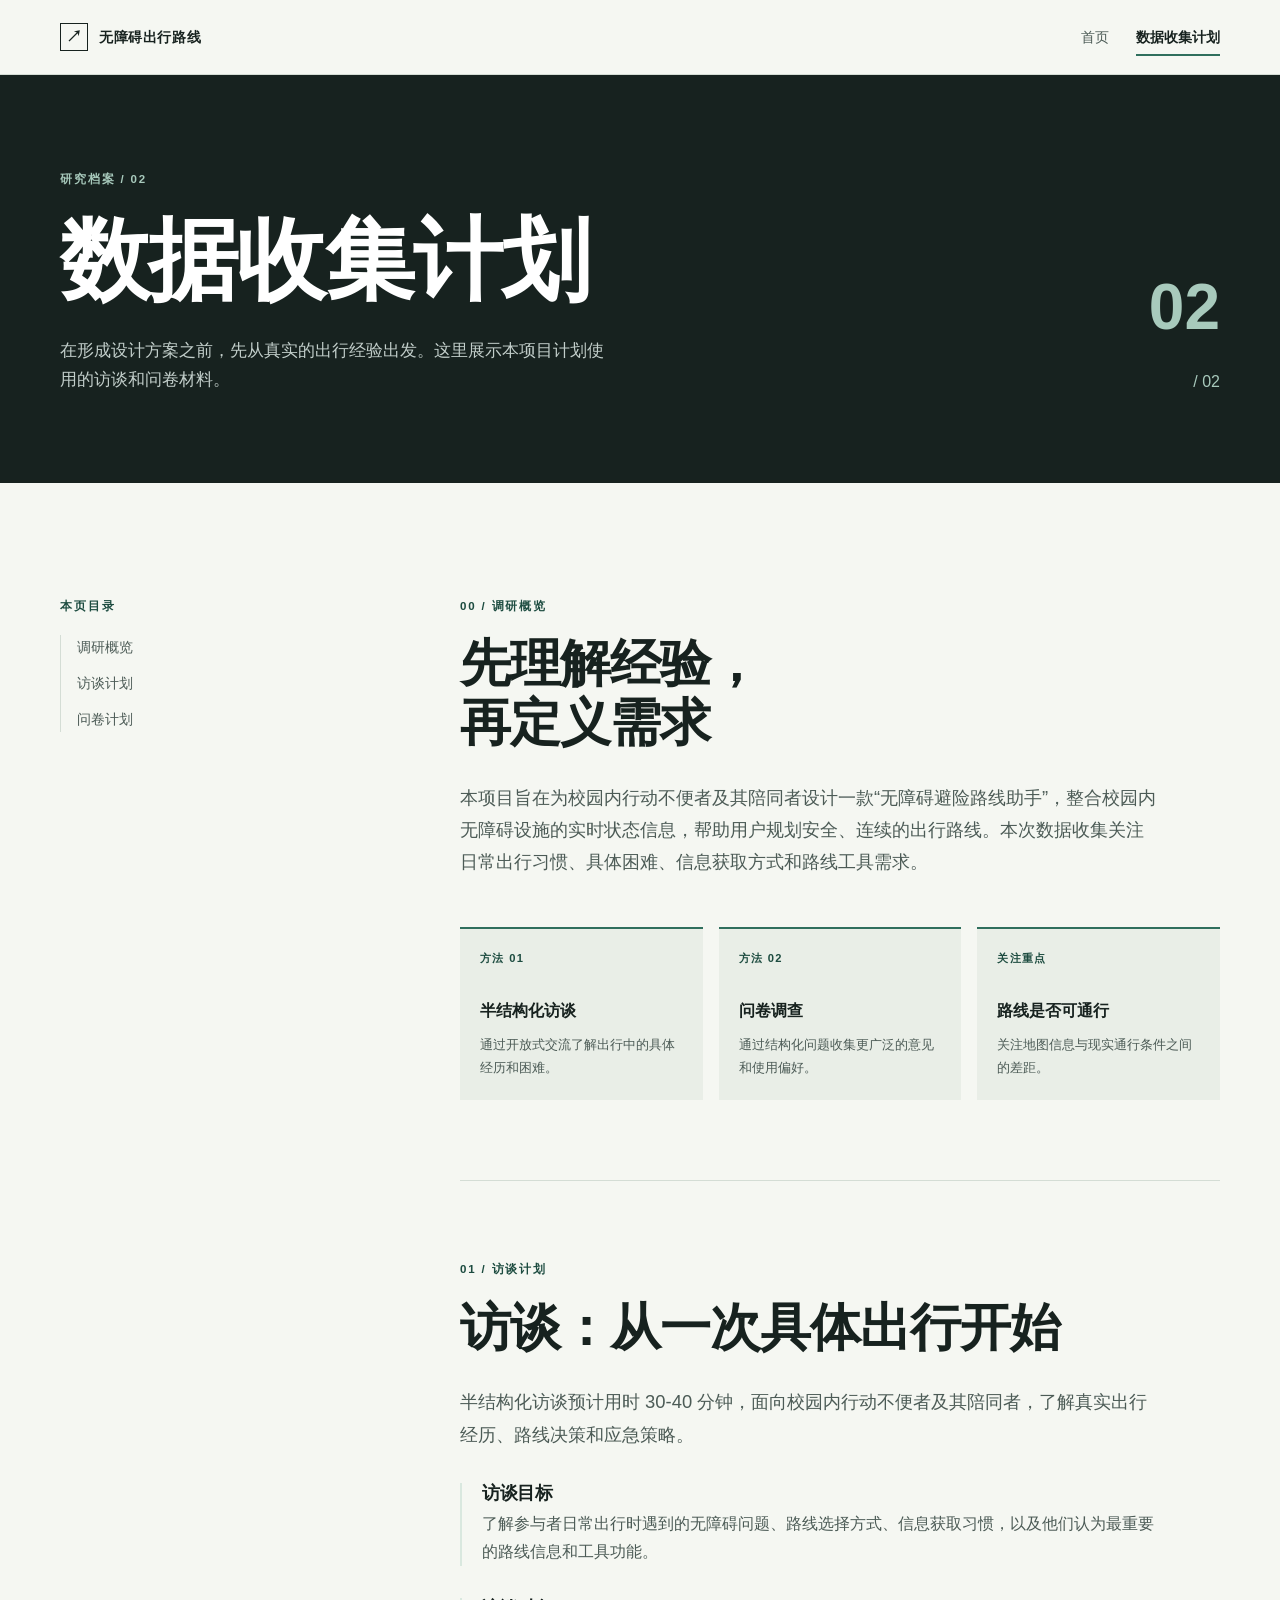
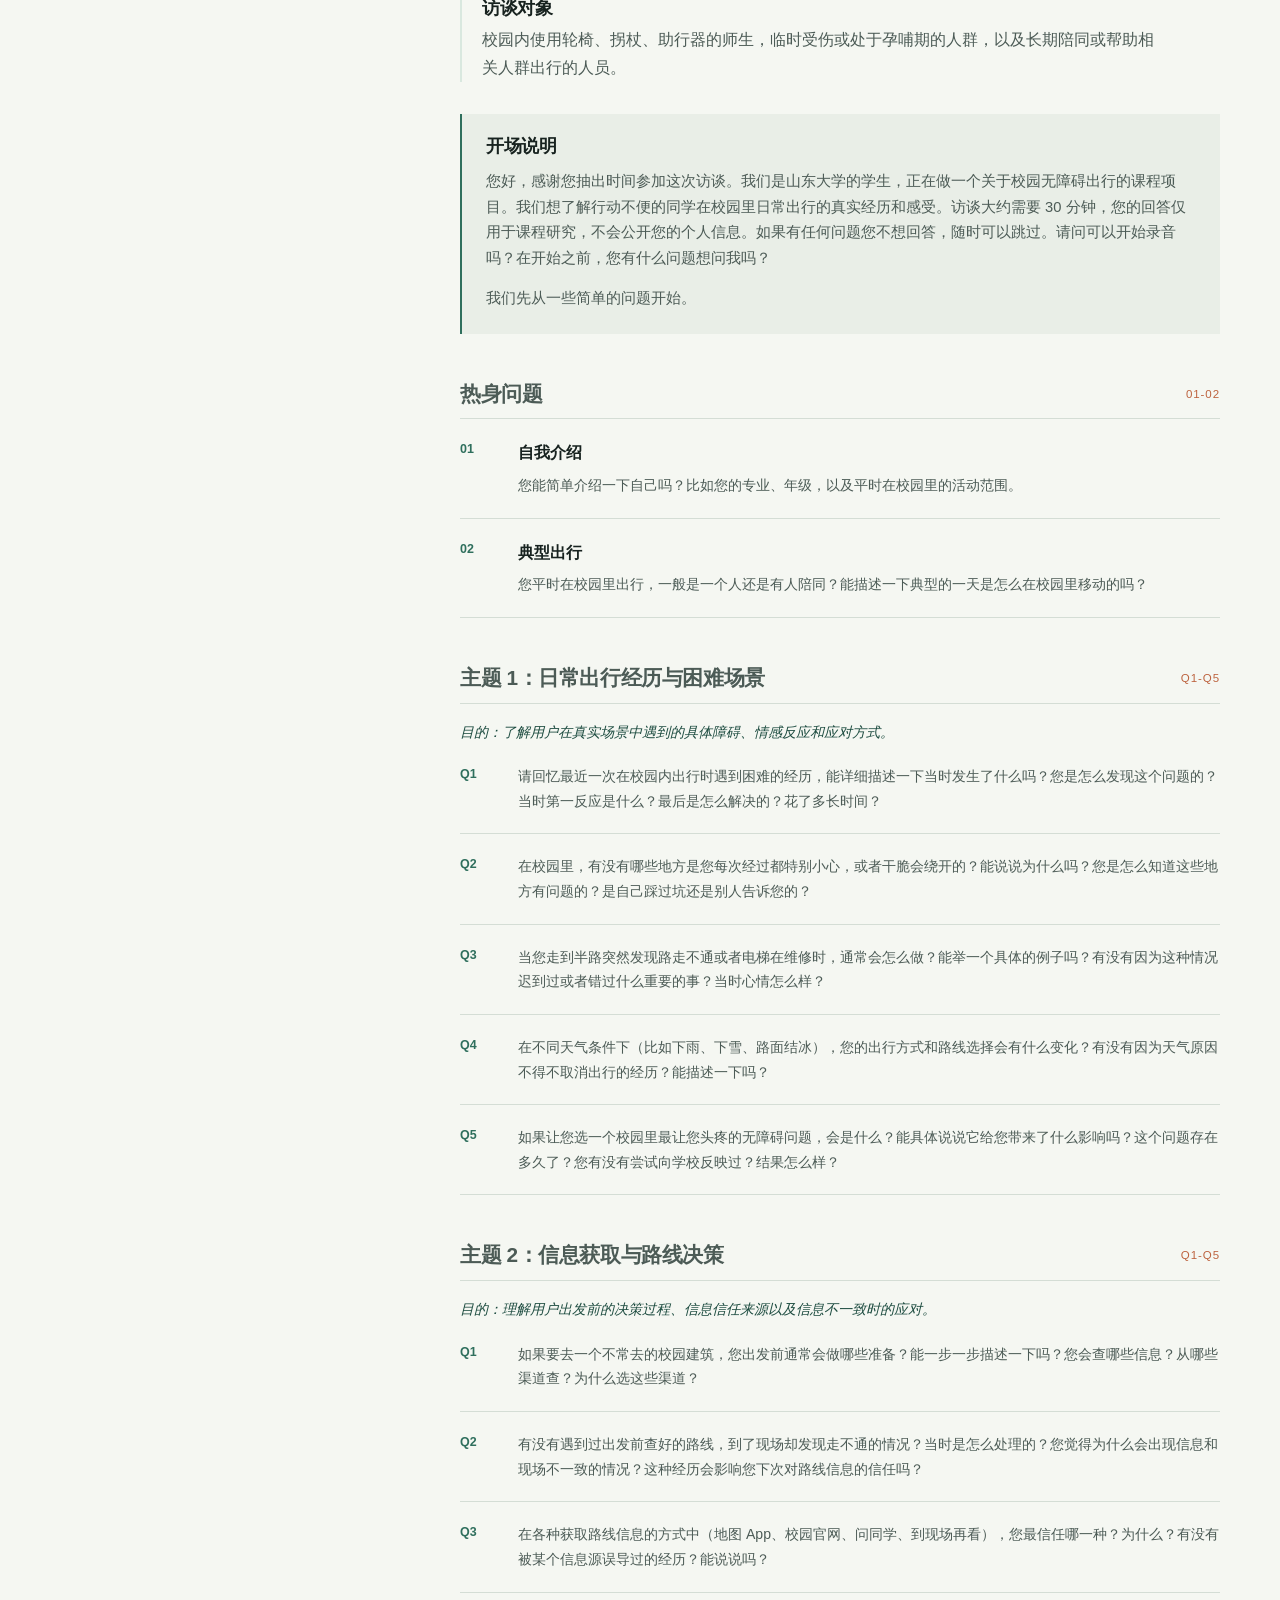
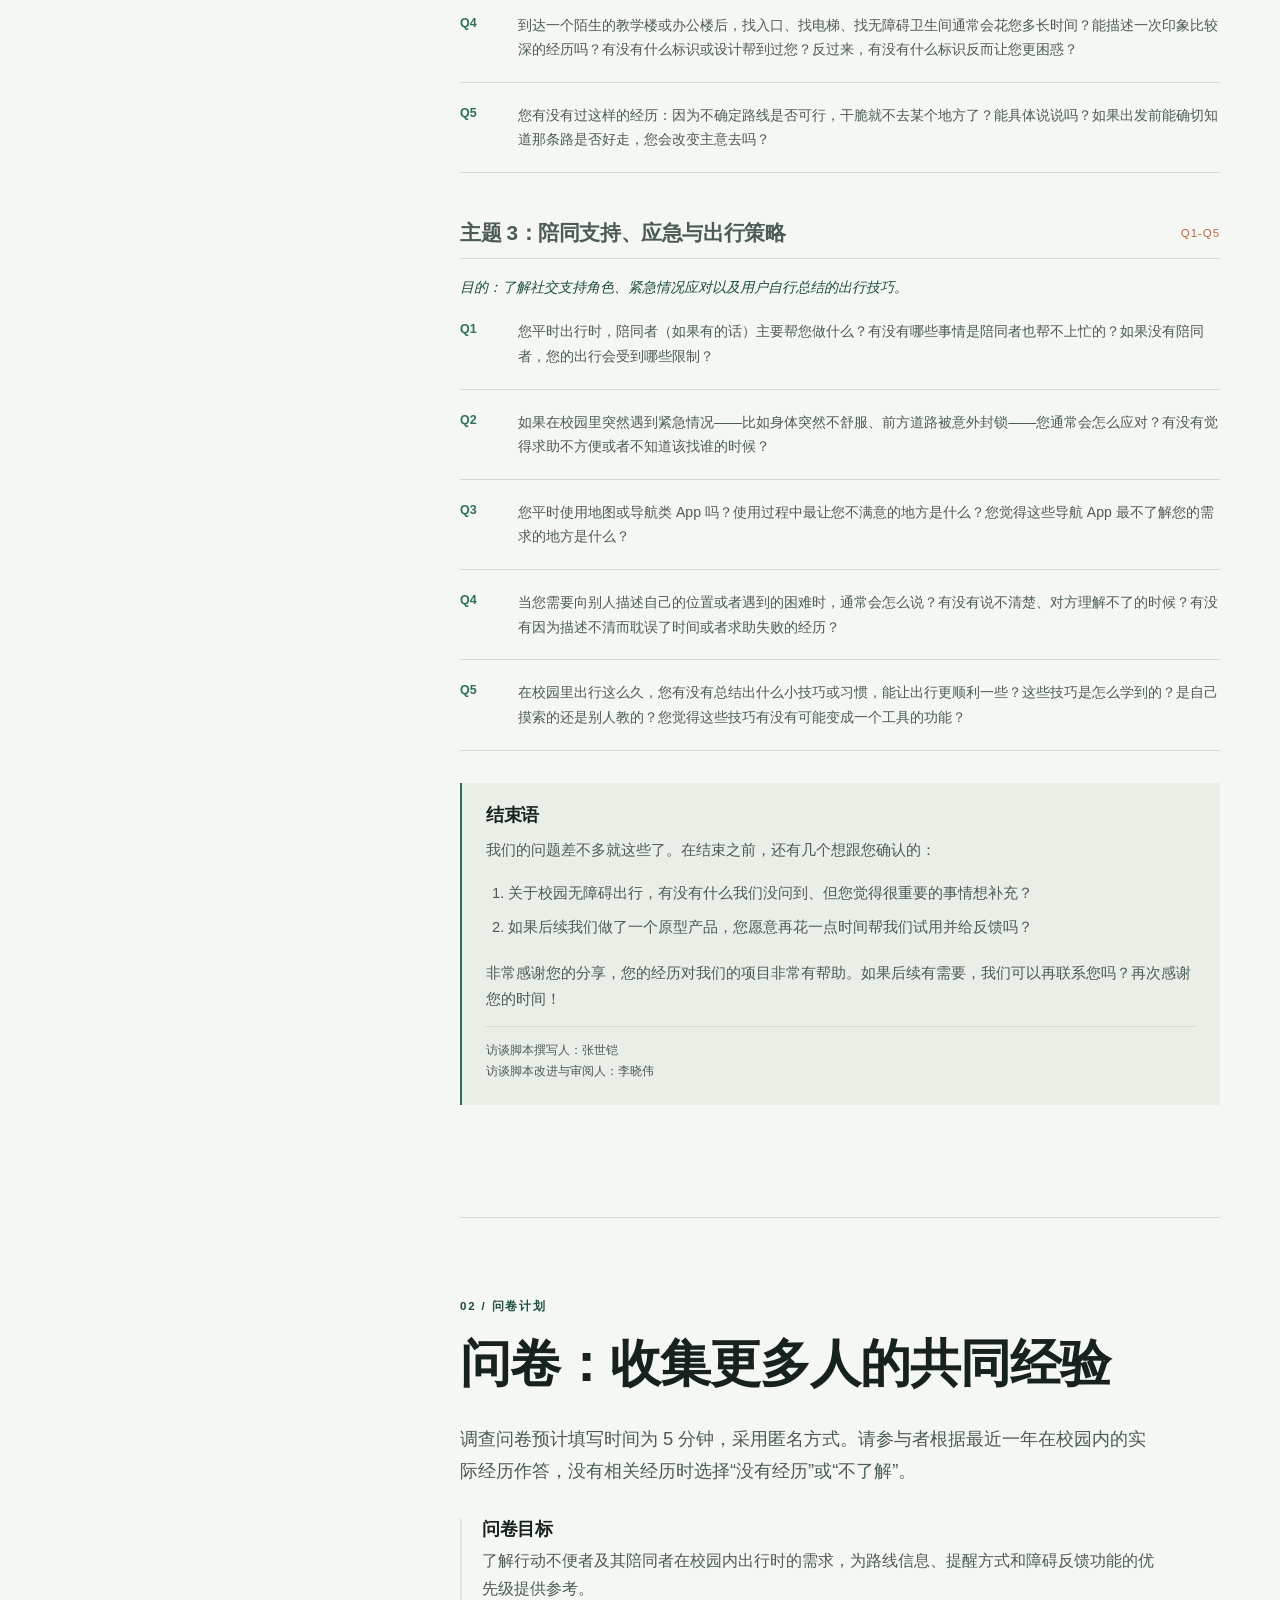
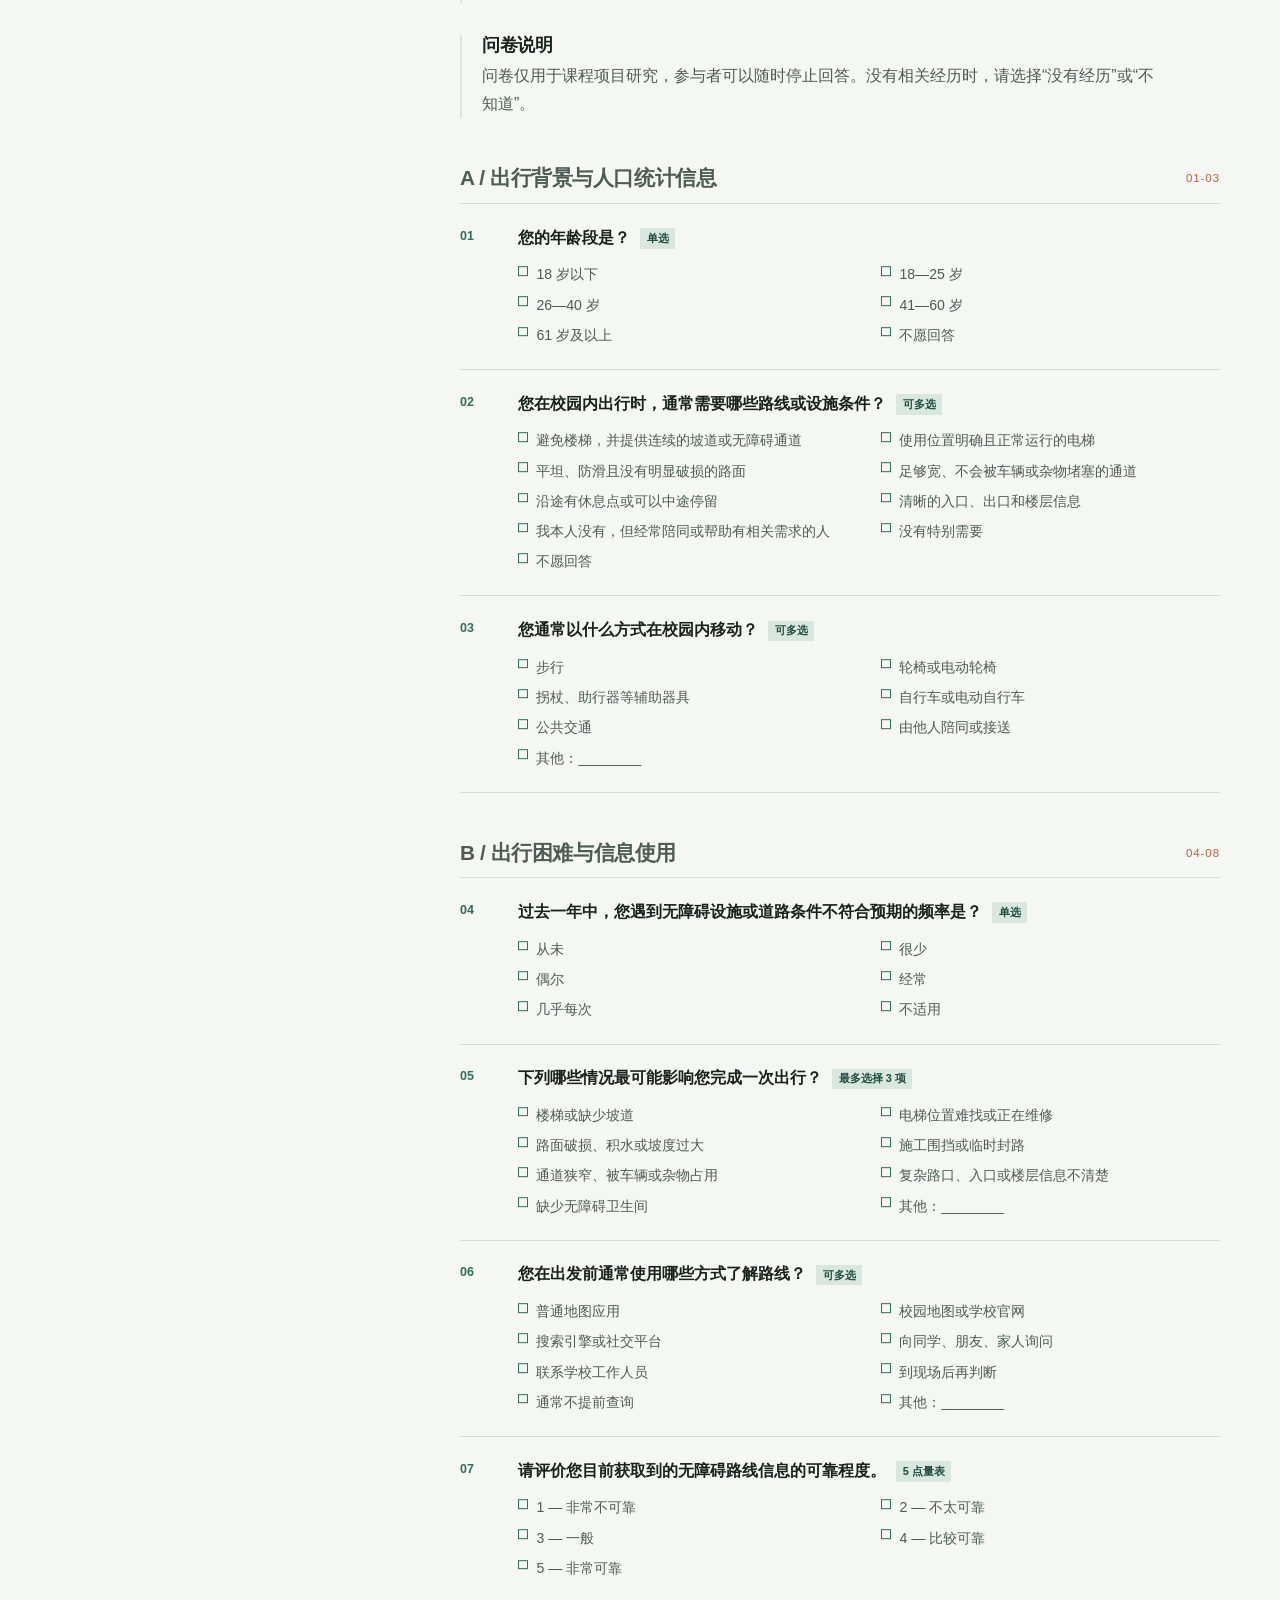
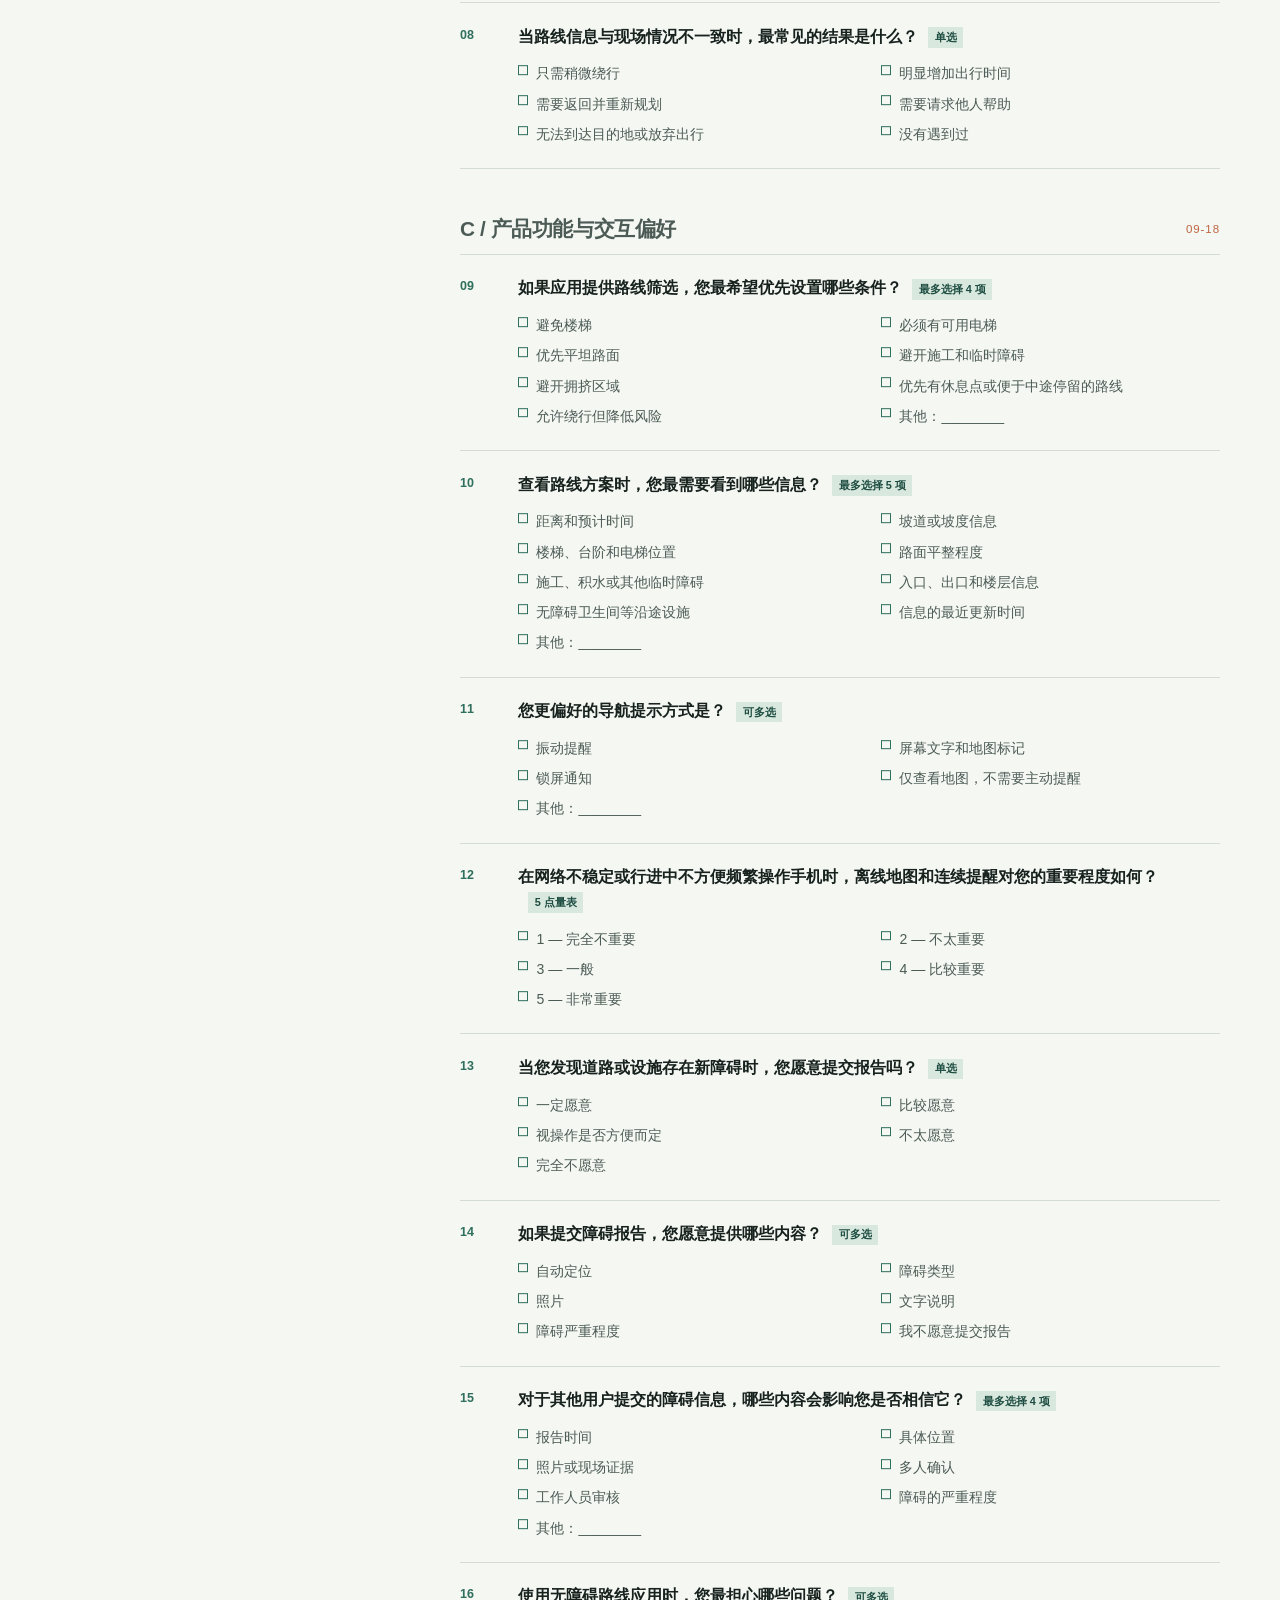
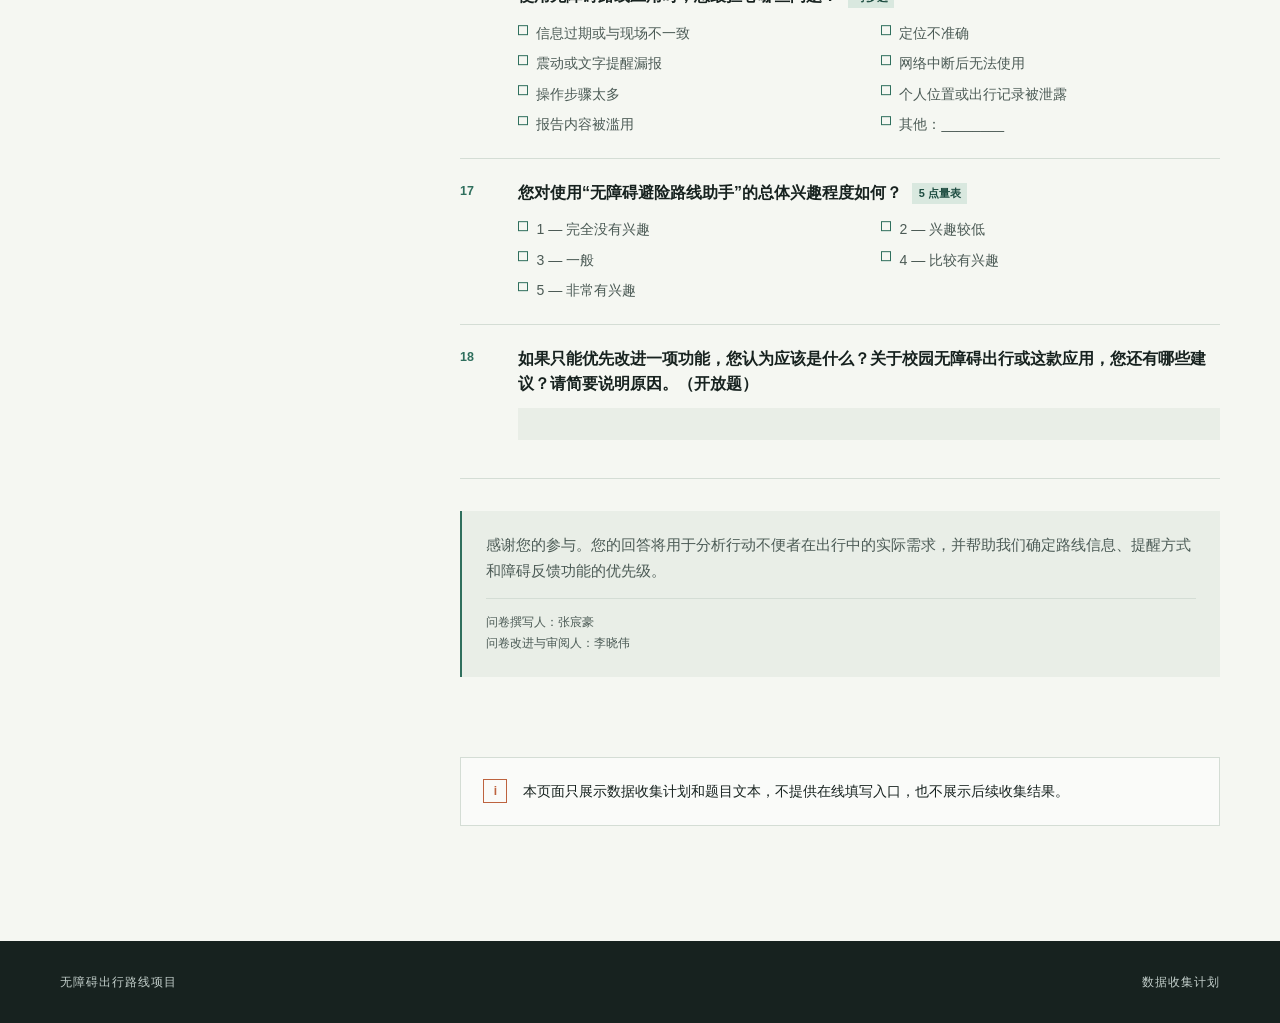
==== research-plan.html @ 8237f7c1 "feat: create a static research project website for GitHub Pages - Add .openspec.yaml to define proje" ====
<!doctype html>
<html lang="zh-CN">

<head>
	<meta charset="utf-8">
	<meta name="viewport" content="width=device-width, initial-scale=1">
	<meta name="description" content="无障碍出行路线项目的数据收集计划，包括访谈和问卷内容。">
	<title>数据收集计划 | 无障碍出行路线</title>
	<link rel="stylesheet" href="assets/css/styles.css">
</head>

<body>
	<a class="skip-link" href="#main-content">跳转到主要内容</a>
	<header class="site-header">
		<div class="container header-inner">
			<a class="site-mark" href="index.html" aria-label="返回项目首页">
				<span class="site-mark-symbol" aria-hidden="true">↗</span>
				<span>无障碍出行路线</span>
			</a>
			<nav class="site-nav" aria-label="主要导航">
				<a class="nav-link" href="index.html">首页</a>
				<a class="nav-link is-active" href="research-plan.html" aria-current="page">数据收集计划</a>
			</nav>
		</div>
	</header>

	<main id="main-content">
		<section class="page-intro section-ink">
			<div class="container page-intro-inner">
				<div>
					<p class="eyebrow eyebrow-light">研究档案 / 02</p>
					<h1>数据收集计划</h1>
					<p>在形成设计方案之前，先从真实的出行经验出发。这里展示本项目计划使用的访谈和问卷材料。</p>
				</div>
				<div class="page-index" aria-hidden="true">02<br><span>/ 02</span></div>
			</div>
		</section>

		<section class="section section-paper">
			<div class="container research-layout">
				<aside class="research-nav" aria-label="本页目录">
					<p class="eyebrow">本页目录</p>
					<nav>
						<a href="#research-overview">调研概览</a>
						<a href="#interview">访谈计划</a>
						<a href="#questionnaire">问卷计划</a>
					</nav>
				</aside>
				<div class="research-content">
					<section id="research-overview" class="research-section">
						<p class="eyebrow">00 / 调研概览</p>
						<h2>先理解经验，<br>再定义需求</h2>
						<p class="lead">
							本项目旨在为校园内行动不便者及其陪同者设计一款“无障碍避险路线助手”，整合校园内无障碍设施的实时状态信息，帮助用户规划安全、连续的出行路线。本次数据收集关注日常出行习惯、具体困难、信息获取方式和路线工具需求。
						</p>
						<div class="research-facts">
							<div><span>方法 01</span><strong>半结构化访谈</strong>
								<p>通过开放式交流了解出行中的具体经历和困难。</p>
							</div>
							<div><span>方法 02</span><strong>问卷调查</strong>
								<p>通过结构化问题收集更广泛的意见和使用偏好。</p>
							</div>
							<div><span>关注重点</span><strong>路线是否可通行</strong>
								<p>关注地图信息与现实通行条件之间的差距。</p>
							</div>
						</div>
					</section>

					<section id="interview" class="research-section bordered-section">
						<p class="eyebrow">01 / 访谈计划</p>
						<h2>访谈：从一次具体出行开始</h2>
						<p class="lead">半结构化访谈预计用时 30-40 分钟，面向校园内行动不便者及其陪同者，了解真实出行经历、路线决策和应急策略。</p>
						<div class="plan-block">
							<h3>访谈目标</h3>
							<p>了解参与者日常出行时遇到的无障碍问题、路线选择方式、信息获取习惯，以及他们认为最重要的路线信息和工具功能。</p>
						</div>
						<div class="plan-block">
							<h3>访谈对象</h3>
							<p>校园内使用轮椅、拐杖、助行器的师生，临时受伤或处于孕哺期的人群，以及长期陪同或帮助相关人群出行的人员。</p>
						</div>
						<div class="script-block">
							<h3>开场说明</h3>
							<p>您好，感谢您抽出时间参加这次访谈。我们是山东大学的学生，正在做一个关于校园无障碍出行的课程项目。我们想了解行动不便的同学在校园里日常出行的真实经历和感受。访谈大约需要 30
								分钟，您的回答仅用于课程研究，不会公开您的个人信息。如果有任何问题您不想回答，随时可以跳过。请问可以开始录音吗？在开始之前，您有什么问题想问我吗？</p>
							<p>我们先从一些简单的问题开始。</p>
						</div>
						<div class="question-list interview-questions">
							<div class="question-list-heading">
								<h3>热身问题</h3><span>01-02</span>
							</div>
							<ol>
								<li><span class="question-index">01</span>
									<div><strong>自我介绍</strong>
										<p>您能简单介绍一下自己吗？比如您的专业、年级，以及平时在校园里的活动范围。</p>
									</div>
								</li>
								<li><span class="question-index">02</span>
									<div><strong>典型出行</strong>
										<p>您平时在校园里出行，一般是一个人还是有人陪同？能描述一下典型的一天是怎么在校园里移动的吗？</p>
									</div>
								</li>
							</ol>
						</div>
						<div class="question-list interview-questions">
							<div class="question-list-heading">
								<h3>主题 1：日常出行经历与困难场景</h3><span>Q1-Q5</span>
							</div>
							<p class="topic-purpose">目的：了解用户在真实场景中遇到的具体障碍、情感反应和应对方式。</p>
							<ol>
								<li><span class="question-index">Q1</span>
									<div>
										<p>请回忆最近一次在校园内出行时遇到困难的经历，能详细描述一下当时发生了什么吗？您是怎么发现这个问题的？当时第一反应是什么？最后是怎么解决的？花了多长时间？
										</p>
									</div>
								</li>
								<li><span class="question-index">Q2</span>
									<div>
										<p>在校园里，有没有哪些地方是您每次经过都特别小心，或者干脆会绕开的？能说说为什么吗？您是怎么知道这些地方有问题的？是自己踩过坑还是别人告诉您的？</p>
									</div>
								</li>
								<li><span class="question-index">Q3</span>
									<div>
										<p>当您走到半路突然发现路走不通或者电梯在维修时，通常会怎么做？能举一个具体的例子吗？有没有因为这种情况迟到过或者错过什么重要的事？当时心情怎么样？</p>
									</div>
								</li>
								<li><span class="question-index">Q4</span>
									<div>
										<p>在不同天气条件下（比如下雨、下雪、路面结冰），您的出行方式和路线选择会有什么变化？有没有因为天气原因不得不取消出行的经历？能描述一下吗？</p>
									</div>
								</li>
								<li><span class="question-index">Q5</span>
									<div>
										<p>如果让您选一个校园里最让您头疼的无障碍问题，会是什么？能具体说说它给您带来了什么影响吗？这个问题存在多久了？您有没有尝试向学校反映过？结果怎么样？</p>
									</div>
								</li>
							</ol>
						</div>
						<div class="question-list interview-questions">
							<div class="question-list-heading">
								<h3>主题 2：信息获取与路线决策</h3><span>Q1-Q5</span>
							</div>
							<p class="topic-purpose">目的：理解用户出发前的决策过程、信息信任来源以及信息不一致时的应对。</p>
							<ol>
								<li><span class="question-index">Q1</span>
									<div>
										<p>如果要去一个不常去的校园建筑，您出发前通常会做哪些准备？能一步一步描述一下吗？您会查哪些信息？从哪些渠道查？为什么选这些渠道？</p>
									</div>
								</li>
								<li><span class="question-index">Q2</span>
									<div>
										<p>有没有遇到过出发前查好的路线，到了现场却发现走不通的情况？当时是怎么处理的？您觉得为什么会出现信息和现场不一致的情况？这种经历会影响您下次对路线信息的信任吗？
										</p>
									</div>
								</li>
								<li><span class="question-index">Q3</span>
									<div>
										<p>在各种获取路线信息的方式中（地图 App、校园官网、问同学、到现场再看），您最信任哪一种？为什么？有没有被某个信息源误导过的经历？能说说吗？</p>
									</div>
								</li>
								<li><span class="question-index">Q4</span>
									<div>
										<p>到达一个陌生的教学楼或办公楼后，找入口、找电梯、找无障碍卫生间通常会花您多长时间？能描述一次印象比较深的经历吗？有没有什么标识或设计帮到过您？反过来，有没有什么标识反而让您更困惑？
										</p>
									</div>
								</li>
								<li><span class="question-index">Q5</span>
									<div>
										<p>您有没有过这样的经历：因为不确定路线是否可行，干脆就不去某个地方了？能具体说说吗？如果出发前能确切知道那条路是否好走，您会改变主意去吗？</p>
									</div>
								</li>
							</ol>
						</div>
						<div class="question-list interview-questions">
							<div class="question-list-heading">
								<h3>主题 3：陪同支持、应急与出行策略</h3><span>Q1-Q5</span>
							</div>
							<p class="topic-purpose">目的：了解社交支持角色、紧急情况应对以及用户自行总结的出行技巧。</p>
							<ol>
								<li><span class="question-index">Q1</span>
									<div>
										<p>您平时出行时，陪同者（如果有的话）主要帮您做什么？有没有哪些事情是陪同者也帮不上忙的？如果没有陪同者，您的出行会受到哪些限制？</p>
									</div>
								</li>
								<li><span class="question-index">Q2</span>
									<div>
										<p>如果在校园里突然遇到紧急情况——比如身体突然不舒服、前方道路被意外封锁——您通常会怎么应对？有没有觉得求助不方便或者不知道该找谁的时候？</p>
									</div>
								</li>
								<li><span class="question-index">Q3</span>
									<div>
										<p>您平时使用地图或导航类 App 吗？使用过程中最让您不满意的地方是什么？您觉得这些导航 App 最不了解您的需求的地方是什么？</p>
									</div>
								</li>
								<li><span class="question-index">Q4</span>
									<div>
										<p>当您需要向别人描述自己的位置或者遇到的困难时，通常会怎么说？有没有说不清楚、对方理解不了的时候？有没有因为描述不清而耽误了时间或者求助失败的经历？</p>
									</div>
								</li>
								<li><span class="question-index">Q5</span>
									<div>
										<p>在校园里出行这么久，您有没有总结出什么小技巧或习惯，能让出行更顺利一些？这些技巧是怎么学到的？是自己摸索的还是别人教的？您觉得这些技巧有没有可能变成一个工具的功能？
										</p>
									</div>
								</li>
							</ol>
						</div>
						<div class="script-block">
							<h3>结束语</h3>
							<p>我们的问题差不多就这些了。在结束之前，还有几个想跟您确认的：</p>
							<ol class="closing-list">
								<li>关于校园无障碍出行，有没有什么我们没问到、但您觉得很重要的事情想补充？</li>
								<li>如果后续我们做了一个原型产品，您愿意再花一点时间帮我们试用并给反馈吗？</li>
							</ol>
							<p>非常感谢您的分享，您的经历对我们的项目非常有帮助。如果后续有需要，我们可以再联系您吗？再次感谢您的时间！</p>
							<p class="credit-line">访谈脚本撰写人：张世铠<br>访谈脚本改进与审阅人：李晓伟</p>
						</div>
					</section>

					<section id="questionnaire" class="research-section bordered-section">
						<p class="eyebrow">02 / 问卷计划</p>
						<h2>问卷：收集更多人的共同经验</h2>
						<p class="lead">调查问卷预计填写时间为 5 分钟，采用匿名方式。请参与者根据最近一年在校园内的实际经历作答，没有相关经历时选择“没有经历”或“不了解”。</p>
						<div class="plan-block">
							<h3>问卷目标</h3>
							<p>了解行动不便者及其陪同者在校园内出行时的需求，为路线信息、提醒方式和障碍反馈功能的优先级提供参考。</p>
						</div>
						<div class="plan-block">
							<h3>问卷说明</h3>
							<p>问卷仅用于课程项目研究，参与者可以随时停止回答。没有相关经历时，请选择“没有经历”或“不知道”。</p>
						</div>
						<div class="survey-section">
							<div class="question-list-heading">
								<h3>A / 出行背景与人口统计信息</h3><span>01-03</span>
							</div>
							<ol class="survey-list">
								<li><span class="question-index">01</span>
									<div><strong>您的年龄段是？<small>单选</small></strong>
										<ul class="option-list">
											<li>18 岁以下</li>
											<li>18—25 岁</li>
											<li>26—40 岁</li>
											<li>41—60 岁</li>
											<li>61 岁及以上</li>
											<li>不愿回答</li>
										</ul>
									</div>
								</li>
								<li><span class="question-index">02</span>
									<div><strong>您在校园内出行时，通常需要哪些路线或设施条件？<small>可多选</small></strong>
										<ul class="option-list">
											<li>避免楼梯，并提供连续的坡道或无障碍通道</li>
											<li>使用位置明确且正常运行的电梯</li>
											<li>平坦、防滑且没有明显破损的路面</li>
											<li>足够宽、不会被车辆或杂物堵塞的通道</li>
											<li>沿途有休息点或可以中途停留</li>
											<li>清晰的入口、出口和楼层信息</li>
											<li>我本人没有，但经常陪同或帮助有相关需求的人</li>
											<li>没有特别需要</li>
											<li>不愿回答</li>
										</ul>
									</div>
								</li>
								<li><span class="question-index">03</span>
									<div><strong>您通常以什么方式在校园内移动？<small>可多选</small></strong>
										<ul class="option-list">
											<li>步行</li>
											<li>轮椅或电动轮椅</li>
											<li>拐杖、助行器等辅助器具</li>
											<li>自行车或电动自行车</li>
											<li>公共交通</li>
											<li>由他人陪同或接送</li>
											<li>其他：________</li>
										</ul>
									</div>
								</li>
							</ol>
						</div>
						<div class="survey-section">
							<div class="question-list-heading">
								<h3>B / 出行困难与信息使用</h3><span>04-08</span>
							</div>
							<ol class="survey-list" start="4">
								<li><span class="question-index">04</span>
									<div><strong>过去一年中，您遇到无障碍设施或道路条件不符合预期的频率是？<small>单选</small></strong>
										<ul class="option-list">
											<li>从未</li>
											<li>很少</li>
											<li>偶尔</li>
											<li>经常</li>
											<li>几乎每次</li>
											<li>不适用</li>
										</ul>
									</div>
								</li>
								<li><span class="question-index">05</span>
									<div><strong>下列哪些情况最可能影响您完成一次出行？<small>最多选择 3 项</small></strong>
										<ul class="option-list">
											<li>楼梯或缺少坡道</li>
											<li>电梯位置难找或正在维修</li>
											<li>路面破损、积水或坡度过大</li>
											<li>施工围挡或临时封路</li>
											<li>通道狭窄、被车辆或杂物占用</li>
											<li>复杂路口、入口或楼层信息不清楚</li>
											<li>缺少无障碍卫生间</li>
											<li>其他：________</li>
										</ul>
									</div>
								</li>
								<li><span class="question-index">06</span>
									<div><strong>您在出发前通常使用哪些方式了解路线？<small>可多选</small></strong>
										<ul class="option-list">
											<li>普通地图应用</li>
											<li>校园地图或学校官网</li>
											<li>搜索引擎或社交平台</li>
											<li>向同学、朋友、家人询问</li>
											<li>联系学校工作人员</li>
											<li>到现场后再判断</li>
											<li>通常不提前查询</li>
											<li>其他：________</li>
										</ul>
									</div>
								</li>
								<li><span class="question-index">07</span>
									<div><strong>请评价您目前获取到的无障碍路线信息的可靠程度。<small>5 点量表</small></strong>
										<ul class="option-list">
											<li>1 — 非常不可靠</li>
											<li>2 — 不太可靠</li>
											<li>3 — 一般</li>
											<li>4 — 比较可靠</li>
											<li>5 — 非常可靠</li>
										</ul>
									</div>
								</li>
								<li><span class="question-index">08</span>
									<div><strong>当路线信息与现场情况不一致时，最常见的结果是什么？<small>单选</small></strong>
										<ul class="option-list">
											<li>只需稍微绕行</li>
											<li>明显增加出行时间</li>
											<li>需要返回并重新规划</li>
											<li>需要请求他人帮助</li>
											<li>无法到达目的地或放弃出行</li>
											<li>没有遇到过</li>
										</ul>
									</div>
								</li>
							</ol>
						</div>
						<div class="survey-section">
							<div class="question-list-heading">
								<h3>C / 产品功能与交互偏好</h3><span>09-18</span>
							</div>
							<ol class="survey-list" start="9">
								<li><span class="question-index">09</span>
									<div><strong>如果应用提供路线筛选，您最希望优先设置哪些条件？<small>最多选择 4 项</small></strong>
										<ul class="option-list">
											<li>避免楼梯</li>
											<li>必须有可用电梯</li>
											<li>优先平坦路面</li>
											<li>避开施工和临时障碍</li>
											<li>避开拥挤区域</li>
											<li>优先有休息点或便于中途停留的路线</li>
											<li>允许绕行但降低风险</li>
											<li>其他：________</li>
										</ul>
									</div>
								</li>
								<li><span class="question-index">10</span>
									<div><strong>查看路线方案时，您最需要看到哪些信息？<small>最多选择 5 项</small></strong>
										<ul class="option-list">
											<li>距离和预计时间</li>
											<li>坡道或坡度信息</li>
											<li>楼梯、台阶和电梯位置</li>
											<li>路面平整程度</li>
											<li>施工、积水或其他临时障碍</li>
											<li>入口、出口和楼层信息</li>
											<li>无障碍卫生间等沿途设施</li>
											<li>信息的最近更新时间</li>
											<li>其他：________</li>
										</ul>
									</div>
								</li>
								<li><span class="question-index">11</span>
									<div><strong>您更偏好的导航提示方式是？<small>可多选</small></strong>
										<ul class="option-list">
											<li>振动提醒</li>
											<li>屏幕文字和地图标记</li>
											<li>锁屏通知</li>
											<li>仅查看地图，不需要主动提醒</li>
											<li>其他：________</li>
										</ul>
									</div>
								</li>
								<li><span class="question-index">12</span>
									<div><strong>在网络不稳定或行进中不方便频繁操作手机时，离线地图和连续提醒对您的重要程度如何？<small>5 点量表</small></strong>
										<ul class="option-list">
											<li>1 — 完全不重要</li>
											<li>2 — 不太重要</li>
											<li>3 — 一般</li>
											<li>4 — 比较重要</li>
											<li>5 — 非常重要</li>
										</ul>
									</div>
								</li>
								<li><span class="question-index">13</span>
									<div><strong>当您发现道路或设施存在新障碍时，您愿意提交报告吗？<small>单选</small></strong>
										<ul class="option-list">
											<li>一定愿意</li>
											<li>比较愿意</li>
											<li>视操作是否方便而定</li>
											<li>不太愿意</li>
											<li>完全不愿意</li>
										</ul>
									</div>
								</li>
								<li><span class="question-index">14</span>
									<div><strong>如果提交障碍报告，您愿意提供哪些内容？<small>可多选</small></strong>
										<ul class="option-list">
											<li>自动定位</li>
											<li>障碍类型</li>
											<li>照片</li>
											<li>文字说明</li>
											<li>障碍严重程度</li>
											<li>我不愿意提交报告</li>
										</ul>
									</div>
								</li>
								<li><span class="question-index">15</span>
									<div><strong>对于其他用户提交的障碍信息，哪些内容会影响您是否相信它？<small>最多选择 4 项</small></strong>
										<ul class="option-list">
											<li>报告时间</li>
											<li>具体位置</li>
											<li>照片或现场证据</li>
											<li>多人确认</li>
											<li>工作人员审核</li>
											<li>障碍的严重程度</li>
											<li>其他：________</li>
										</ul>
									</div>
								</li>
								<li><span class="question-index">16</span>
									<div><strong>使用无障碍路线应用时，您最担心哪些问题？<small>可多选</small></strong>
										<ul class="option-list">
											<li>信息过期或与现场不一致</li>
											<li>定位不准确</li>
											<li>震动或文字提醒漏报</li>
											<li>网络中断后无法使用</li>
											<li>操作步骤太多</li>
											<li>个人位置或出行记录被泄露</li>
											<li>报告内容被滥用</li>
											<li>其他：________</li>
										</ul>
									</div>
								</li>
								<li><span class="question-index">17</span>
									<div><strong>您对使用“无障碍避险路线助手”的总体兴趣程度如何？<small>5 点量表</small></strong>
										<ul class="option-list">
											<li>1 — 完全没有兴趣</li>
											<li>2 — 兴趣较低</li>
											<li>3 — 一般</li>
											<li>4 — 比较有兴趣</li>
											<li>5 — 非常有兴趣</li>
										</ul>
									</div>
								</li>
								<li><span class="question-index">18</span>
									<div><strong>如果只能优先改进一项功能，您认为应该是什么？关于校园无障碍出行或这款应用，您还有哪些建议？请简要说明原因。（开放题）</strong>
										<p class="open-question"></p>
									</div>
								</li>
							</ol>
						</div>
						<div class="script-block survey-closing">
							<p>感谢您的参与。您的回答将用于分析行动不便者在出行中的实际需求，并帮助我们确定路线信息、提醒方式和障碍反馈功能的优先级。</p>
							<p class="credit-line">问卷撰写人：张宸豪 <br>问卷改进与审阅人：李晓伟</p>
						</div>
					</section>

					<div class="research-footer-note"><span class="callout-mark" aria-hidden="true">i</span>
						<p>本页面只展示数据收集计划和题目文本，不提供在线填写入口，也不展示后续收集结果。</p>
					</div>
				</div>
			</div>
		</section>
	</main>

	<footer class="site-footer">
		<div class="container footer-inner"><span>无障碍出行路线项目</span><span>数据收集计划</span></div>
	</footer>
</body>

</html>
---- assets/css/styles.css ----
:root {
  --ink: #17221f;
  --ink-soft: #4c5b56;
  --paper: #f5f7f2;
  --paper-warm: #e9eee7;
  --white: #ffffff;
  --line: #d4ddd5;
  --accent: #2f6f5d;
  --accent-dark: #1d4c40;
  --accent-soft: #d9e8df;
  --signal: #bd633f;
  --max-width: 1160px;
  --space-section: clamp(4.5rem, 9vw, 8.5rem);
  color-scheme: light;
}

* { box-sizing: border-box; }
html { scroll-behavior: smooth; }
body { margin: 0; background: var(--paper); color: var(--ink); font-family: "Noto Sans SC", "Microsoft YaHei", sans-serif; font-size: 16px; line-height: 1.75; }
img { max-width: 100%; display: block; }
a { color: inherit; }
.container { width: min(calc(100% - 3rem), var(--max-width)); margin: 0 auto; }
.skip-link { position: fixed; z-index: 10; left: 1rem; top: -4rem; padding: .65rem 1rem; background: var(--ink); color: var(--white); text-decoration: none; }
.skip-link:focus { top: 1rem; }

.site-header { position: relative; z-index: 2; background: var(--paper); border-bottom: 1px solid var(--line); }
.header-inner, .footer-inner { min-height: 74px; display: flex; align-items: center; justify-content: space-between; gap: 2rem; }
.site-mark { display: inline-flex; align-items: center; gap: .7rem; font-size: .88rem; font-weight: 700; letter-spacing: .04em; text-decoration: none; }
.site-mark-symbol { display: grid; place-items: center; width: 28px; height: 28px; border: 1px solid var(--ink); font-size: 1rem; line-height: 1; }
.site-nav { display: flex; align-items: center; gap: 1.7rem; }
.nav-link { position: relative; padding: .4rem 0; color: var(--ink-soft); font-size: .88rem; text-decoration: none; }
.nav-link::after { position: absolute; right: 0; bottom: 0; left: 0; height: 2px; background: var(--accent); content: ""; transform: scaleX(0); transform-origin: left; transition: transform .2s ease; }
.nav-link:hover::after, .nav-link:focus-visible::after, .nav-link.is-active::after { transform: scaleX(1); }
.nav-link.is-active { color: var(--ink); font-weight: 700; }
:focus-visible { outline: 3px solid var(--signal); outline-offset: 4px; }

.hero-section { min-height: min(690px, calc(100vh - 74px)); display: grid; align-items: center; background: var(--paper-warm); border-bottom: 1px solid var(--line); }
.hero-grid { display: grid; grid-template-columns: minmax(0, 1.25fr) minmax(250px, .75fr); align-items: end; gap: 5rem; padding: 7rem 0 6rem; }
.eyebrow { margin: 0 0 1.35rem; color: var(--accent-dark); font-size: .72rem; font-weight: 800; letter-spacing: .16em; line-height: 1.4; text-transform: uppercase; }
.eyebrow-light { color: #a8cabc; }
h1, h2, h3, p { margin-top: 0; }
h1, h2, h3 { line-height: 1.15; letter-spacing: -.02em; }
h1 { max-width: 760px; margin-bottom: 1.8rem; font-size: clamp(3.1rem, 7vw, 6.8rem); font-weight: 800; }
h1 em, h2 em { color: var(--accent); font-style: normal; }
.hero-summary { max-width: 570px; margin-bottom: 2.2rem; color: var(--ink-soft); font-size: 1.1rem; }
.hero-actions { display: flex; flex-wrap: wrap; align-items: center; gap: 1.5rem; }
.button { display: inline-flex; align-items: center; gap: .8rem; padding: .8rem 1.1rem; border: 1px solid transparent; font-size: .86rem; font-weight: 700; text-decoration: none; transition: background .2s ease, color .2s ease, transform .2s ease; }
.button:hover { transform: translateY(-2px); }
.button-primary { background: var(--accent); color: var(--white); }
.button-primary:hover { background: var(--accent-dark); }
.button-dark { background: var(--ink); color: var(--white); }
.button-dark:hover { background: var(--accent-dark); }
.text-link { display: inline-flex; align-items: center; gap: .5rem; border-bottom: 1px solid currentColor; color: var(--ink); font-size: .86rem; font-weight: 700; text-decoration: none; }
.text-link:hover { color: var(--accent-dark); }
.hero-note { position: relative; min-height: 230px; display: flex; flex-direction: column; justify-content: space-between; padding: 1.7rem; border-left: 1px solid var(--accent); }
.note-label, .note-index { color: var(--accent-dark); font-size: .72rem; font-weight: 800; letter-spacing: .12em; text-transform: uppercase; }
.hero-note p { max-width: 270px; margin: auto 0; font-size: 1.65rem; font-weight: 700; line-height: 1.35; }
.note-index { color: var(--ink-soft); }

.section { padding: var(--space-section) 0; }
.section-paper { background: var(--paper); }
.section-warm { background: var(--paper-warm); border-top: 1px solid var(--line); border-bottom: 1px solid var(--line); }
.section-ink { background: var(--ink); color: var(--white); }
.split-layout { display: grid; grid-template-columns: minmax(240px, .75fr) minmax(0, 1.25fr); gap: 7rem; }
.section-heading h2, .section-heading-wide h2 { margin-bottom: 0; font-size: clamp(2.2rem, 4.5vw, 4.5rem); }
.section-heading-inline { display: flex; align-items: end; justify-content: space-between; gap: 2rem; margin-bottom: 3.7rem; }
.section-heading-inline .eyebrow { margin-bottom: 1.1rem; }
.section-heading-inline h2 { font-size: clamp(2.2rem, 4vw, 4rem); }
.section-aside { max-width: 240px; margin-bottom: .2rem; color: var(--ink-soft); font-size: .9rem; }
.prose { color: var(--ink-soft); }
.prose .lead { color: var(--ink); font-size: 1.3rem; line-height: 1.6; }
.prose p { max-width: 660px; }
.callout, .research-footer-note { display: flex; gap: 1rem; align-items: flex-start; margin-top: 2.3rem; padding: 1.3rem 1.4rem; border: 1px solid var(--line); background: rgba(255,255,255,.48); }
.callout p, .research-footer-note p { margin: 0; font-size: .9rem; }
.callout-mark { flex: 0 0 24px; display: grid; place-items: center; width: 24px; height: 24px; border: 1px solid var(--signal); color: var(--signal); font-size: .75rem; font-weight: 800; line-height: 1; }
.section-ink .section-heading { margin-bottom: 4.5rem; }
.section-ink .section-heading h2 { color: var(--white); }
.proposal-grid { display: grid; grid-template-columns: repeat(3, 1fr); border-top: 1px solid #40534d; }
.proposal-item { min-height: 240px; padding: 1.7rem 1.7rem 1.7rem 0; border-right: 1px solid #40534d; }
.proposal-item:not(:first-child) { padding-left: 1.7rem; }
.proposal-item:last-child { border-right: 0; }
.proposal-number { color: #a8cabc; font-size: .75rem; letter-spacing: .1em; }
.proposal-item h3 { margin: 3.5rem 0 1rem; color: var(--white); font-size: 1.35rem; }
.proposal-item p { margin-bottom: 0; color: #c2ceca; font-size: .92rem; }

.team-grid { display: grid; grid-template-columns: repeat(3, 1fr); gap: 1rem; }
.member-card { padding: 1rem 1rem 1.5rem; border: 1px solid var(--line); background: rgba(255,255,255,.42); }
.member-topline, .timeline-meta, .question-list-heading { display: flex; justify-content: space-between; gap: 1rem; color: var(--ink-soft); font-size: .72rem; letter-spacing: .08em; text-transform: uppercase; }
.member-avatar-wrap { width: 100%; aspect-ratio: 1.15 / 1; margin: 1.5rem 0; background: var(--accent-soft); overflow: hidden; }
.member-avatar-image, .member-avatar { width: 100%; height: 100%; object-fit: cover; }
.member-avatar { display: grid; place-items: center; color: var(--accent-dark); font-size: 3rem; font-weight: 800; }
.member-avatar-a { background: #d9e8df; }.member-avatar-b { background: #e8dfd2; }.member-avatar-c { background: #dce3e8; }
.member-card h3 { margin-bottom: .55rem; font-size: 1.2rem; }.member-card p { margin-bottom: 0; color: var(--ink-soft); font-size: .9rem; }
.timeline { position: relative; display: grid; grid-template-columns: repeat(6, 1fr); gap: 0; margin: 0; padding: 1rem 0 0; list-style: none; }
.timeline::before { position: absolute; top: 32px; right: 5%; left: 5%; height: 1px; background: var(--line); content: ""; }
.timeline-item { position: relative; padding-right: 1rem; }.timeline-marker { position: relative; z-index: 1; display: grid; place-items: center; width: 48px; height: 48px; margin-bottom: 1.25rem; border: 1px solid var(--line); background: var(--paper-warm); color: var(--ink-soft); font-size: .72rem; font-weight: 700; }
.timeline-item.is-complete .timeline-marker { border-color: var(--accent); background: var(--accent); color: var(--white); }.timeline-item.is-current .timeline-marker { border: 2px solid var(--accent); color: var(--accent-dark); }
.timeline-meta { justify-content: flex-start; flex-wrap: wrap; color: var(--accent-dark); font-size: .68rem; }.timeline-content h3 { margin: .7rem 0 .7rem; font-size: 1.08rem; }.timeline-content p { max-width: 170px; margin-bottom: 0; color: var(--ink-soft); font-size: .84rem; }
.section-cta { padding-top: 4.5rem; padding-bottom: 4.5rem; }.cta-panel { display: flex; align-items: end; justify-content: space-between; gap: 2rem; }.cta-panel h2 { margin-bottom: 0; font-size: clamp(2rem, 4vw, 3.7rem); }
.site-footer { background: var(--ink); color: #c2ceca; }.footer-inner { min-height: 82px; font-size: .75rem; letter-spacing: .08em; text-transform: uppercase; }

.page-intro { padding: 6rem 0 5.5rem; }.page-intro-inner { display: flex; align-items: end; justify-content: space-between; gap: 3rem; }.page-intro h1 { margin-bottom: 1.5rem; color: var(--white); font-size: clamp(3rem, 7vw, 6rem); }.page-intro p:not(.eyebrow) { max-width: 550px; margin-bottom: 0; color: #c2ceca; font-size: 1.05rem; }.page-index { color: #a8cabc; font-size: 4rem; font-weight: 800; line-height: .9; text-align: right; }.page-index span { font-size: 1rem; font-weight: 400; }
.research-layout { display: grid; grid-template-columns: 190px minmax(0, 760px); justify-content: space-between; gap: 5rem; }.research-nav { position: sticky; top: 2rem; align-self: start; }.research-nav nav { display: grid; gap: .7rem; border-left: 1px solid var(--line); }.research-nav a { padding-left: 1rem; color: var(--ink-soft); font-size: .88rem; text-decoration: none; }.research-nav a:hover { color: var(--accent-dark); }.research-content { min-width: 0; }.research-section { padding-bottom: 5rem; }.research-section h2 { margin-bottom: 1.8rem; font-size: clamp(2rem, 4vw, 3.6rem); }.research-section > .lead { max-width: 700px; color: var(--ink-soft); font-size: 1.15rem; }.research-facts { display: grid; grid-template-columns: repeat(3, 1fr); gap: 1rem; margin-top: 3rem; }.research-facts > div { padding: 1.25rem; border-top: 2px solid var(--accent); background: var(--paper-warm); }.research-facts span { display: block; margin-bottom: 1.8rem; color: var(--accent-dark); font-size: .7rem; font-weight: 800; letter-spacing: .12em; text-transform: uppercase; }.research-facts strong { display: block; margin-bottom: .5rem; font-size: 1rem; }.research-facts p { margin: 0; color: var(--ink-soft); font-size: .84rem; }.bordered-section { padding-top: 5rem; border-top: 1px solid var(--line); }.plan-block { margin: 2rem 0; padding-left: 1.25rem; border-left: 2px solid var(--accent-soft); }.plan-block h3 { margin-bottom: .45rem; font-size: 1.1rem; }.plan-block p { max-width: 680px; margin: 0; color: var(--ink-soft); }.question-list { margin-top: 3rem; }.question-list-heading { align-items: center; padding-bottom: .8rem; border-bottom: 1px solid var(--line); }.question-list-heading h3 { margin: 0; font-size: 1.3rem; }.question-list-heading span { color: var(--signal); }.material-note { margin: 1.3rem 0 1.5rem; padding: 1rem; background: #f0e8df; color: #7c4936; font-size: .86rem; }.material-note span { font-weight: 700; }.question-list ol { margin: 0; padding: 0; list-style: none; }.question-list li { display: grid; grid-template-columns: 42px 1fr; gap: 1rem; padding: 1.25rem 0; border-bottom: 1px solid var(--line); }.question-index { color: var(--accent); font-size: .78rem; font-weight: 800; }.question-list strong { display: block; margin-bottom: .35rem; font-size: 1rem; }.question-list li p { margin: 0; color: var(--ink-soft); font-size: .88rem; }.research-footer-note { margin-top: 0; }
.script-block { margin: 2rem 0; padding: 1.4rem 1.5rem; border-left: 2px solid var(--accent); background: var(--paper-warm); }.script-block h3 { margin-bottom: .8rem; font-size: 1.1rem; }.script-block p { margin-bottom: .85rem; color: var(--ink-soft); font-size: .92rem; }.script-block p:last-child { margin-bottom: 0; }.credit-line { padding-top: .8rem; border-top: 1px solid var(--line); font-size: .76rem !important; }.topic-purpose { margin: 1rem 0 0; color: var(--accent-dark); font-size: .88rem; font-style: italic; }.closing-list { margin: .5rem 0 1rem; padding-left: 1.4rem; color: var(--ink-soft); font-size: .92rem; }.closing-list li { display: list-item; padding: .25rem 0; border: 0; }.survey-section { margin-top: 3rem; }.survey-list { margin: 0; padding: 0; list-style: none; }.survey-list > li { display: grid; grid-template-columns: 42px 1fr; gap: 1rem; padding: 1.35rem 0; border-bottom: 1px solid var(--line); }.survey-list strong { display: block; margin-bottom: .75rem; font-size: 1rem; line-height: 1.55; }.survey-list small { display: inline-block; margin-left: .65rem; padding: .12rem .4rem; background: var(--accent-soft); color: var(--accent-dark); font-size: .68rem; font-weight: 700; vertical-align: middle; }.option-list { display: grid; grid-template-columns: repeat(2, minmax(0, 1fr)); gap: .35rem 1.5rem; margin: 0; padding: 0; list-style: none; color: var(--ink-soft); font-size: .88rem; }.option-list li { position: relative; display: block; padding: 0 0 0 1.15rem; border: 0; }.option-list li::before { position: absolute; top: .62em; left: 0; width: .48rem; height: .48rem; border: 1px solid var(--accent); content: ""; transform: translateY(-50%); }.open-question { padding: 1rem; background: var(--paper-warm); }.survey-closing { margin-bottom: 0; }

@media (max-width: 900px) {
  .hero-grid, .split-layout { gap: 3.5rem; }.timeline { grid-template-columns: repeat(3, 1fr); row-gap: 2.5rem; }.timeline::before { display: none; }.timeline-item { padding-right: 1.5rem; }.research-layout { grid-template-columns: 1fr; gap: 2rem; }.research-nav { position: static; }.research-nav nav { display: flex; flex-wrap: wrap; border-left: 0; gap: .75rem 1.2rem; }.research-nav a { padding-left: 0; }.research-content { max-width: none; }
}
@media (max-width: 680px) {
  .container { width: min(calc(100% - 2rem), var(--max-width)); }.header-inner { min-height: 66px; align-items: flex-start; flex-direction: column; justify-content: center; gap: .1rem; }.site-nav { gap: 1rem; }.nav-link { font-size: .78rem; }.hero-grid, .split-layout { grid-template-columns: 1fr; gap: 2.5rem; padding-top: 4rem; padding-bottom: 4rem; }.hero-section { min-height: auto; }.hero-note { min-height: 170px; }.hero-note p { margin: 1.5rem 0; font-size: 1.35rem; }.proposal-grid, .team-grid, .research-facts { grid-template-columns: 1fr; }.proposal-item, .proposal-item:not(:first-child) { min-height: auto; padding: 1.5rem 0; border-right: 0; border-bottom: 1px solid #40534d; }.proposal-item:last-child { border-bottom: 0; }.proposal-item h3 { margin-top: 1.7rem; }.section-heading-inline, .cta-panel, .page-intro-inner { align-items: flex-start; flex-direction: column; }.section-heading-inline .text-link { margin-top: .5rem; }.section-aside { max-width: 100%; }.timeline { grid-template-columns: 1fr; gap: 1.5rem; }.timeline-item { display: grid; grid-template-columns: 52px 1fr; gap: 1rem; padding-right: 0; }.timeline-marker { margin-bottom: 0; }.timeline-content h3 { margin-top: .5rem; }.timeline-content p { max-width: none; }.page-intro { padding: 4rem 0; }.page-index { align-self: flex-end; font-size: 3rem; }.research-section { padding-bottom: 3.5rem; }.bordered-section { padding-top: 3.5rem; }.option-list { grid-template-columns: 1fr; }.footer-inner { align-items: flex-start; flex-direction: column; justify-content: center; gap: .1rem; }.button { width: fit-content; }.hero-actions { align-items: flex-start; flex-direction: column; gap: 1rem; }
}
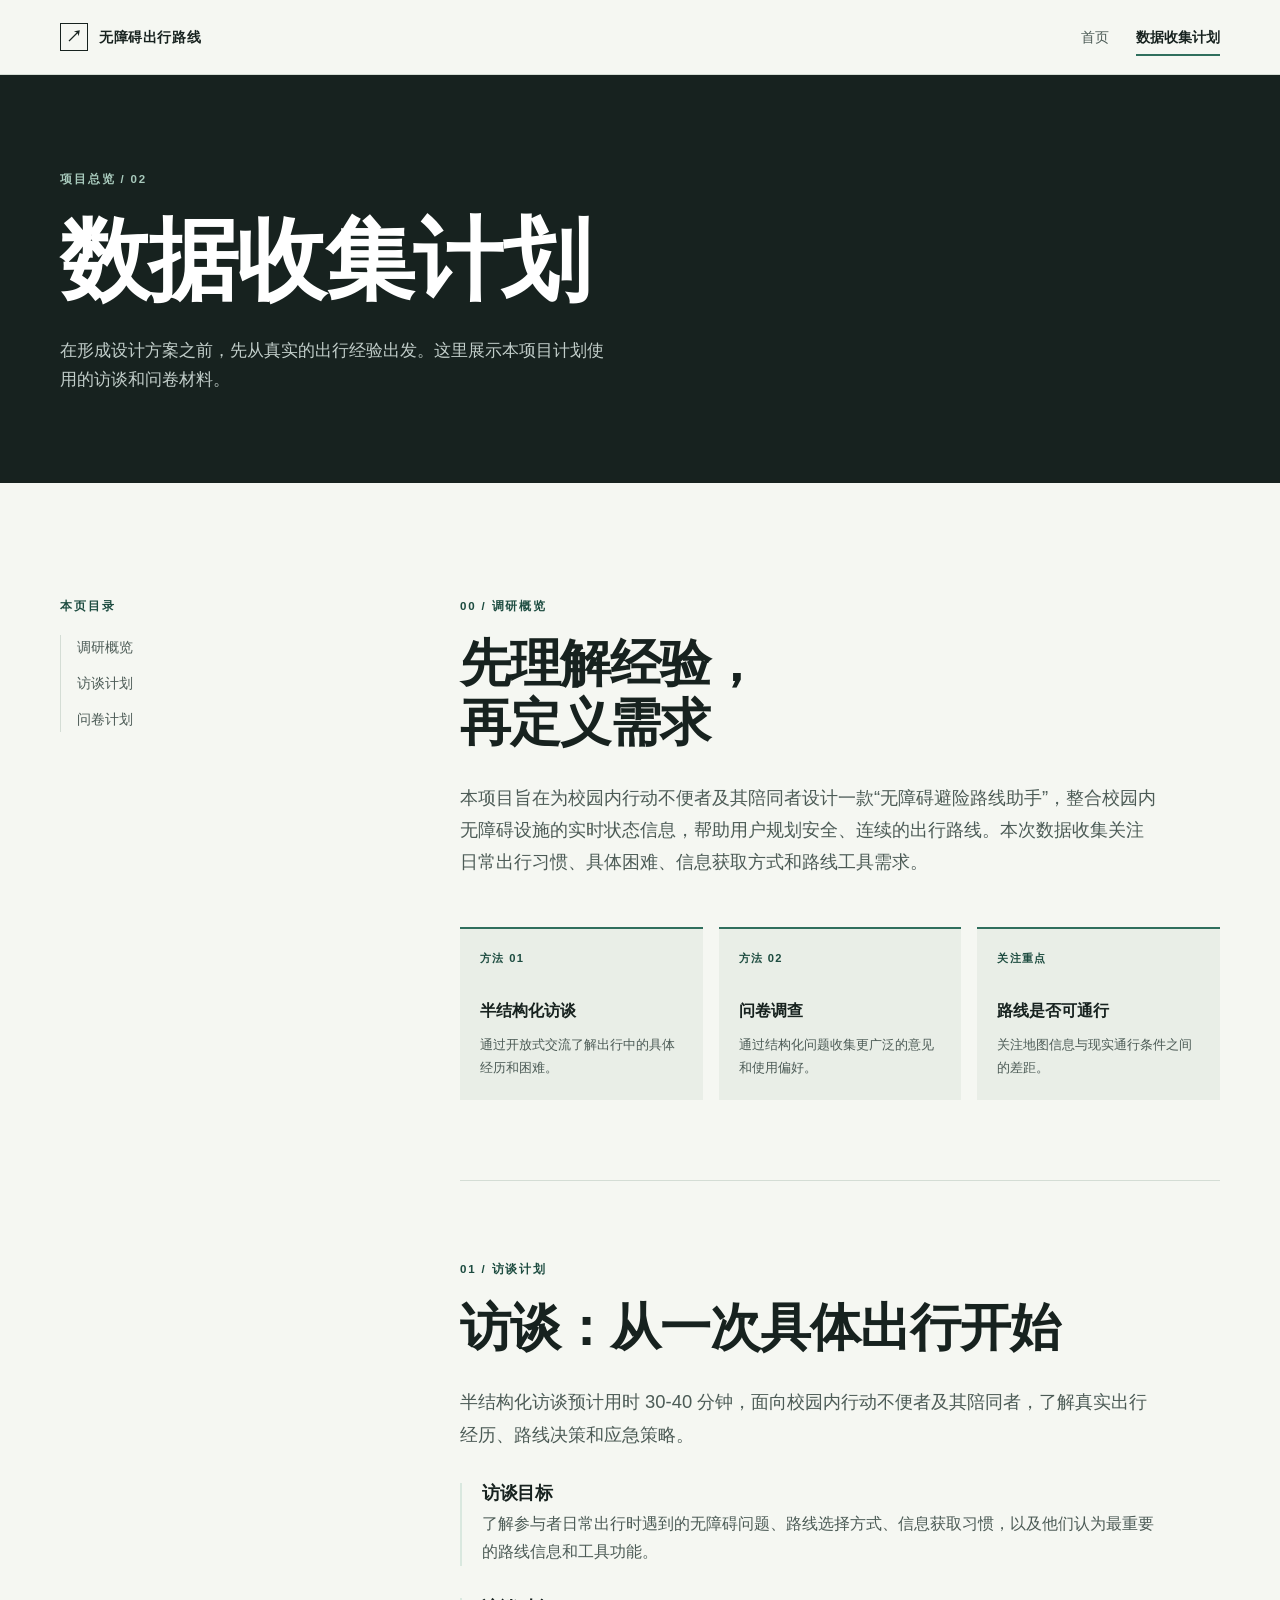
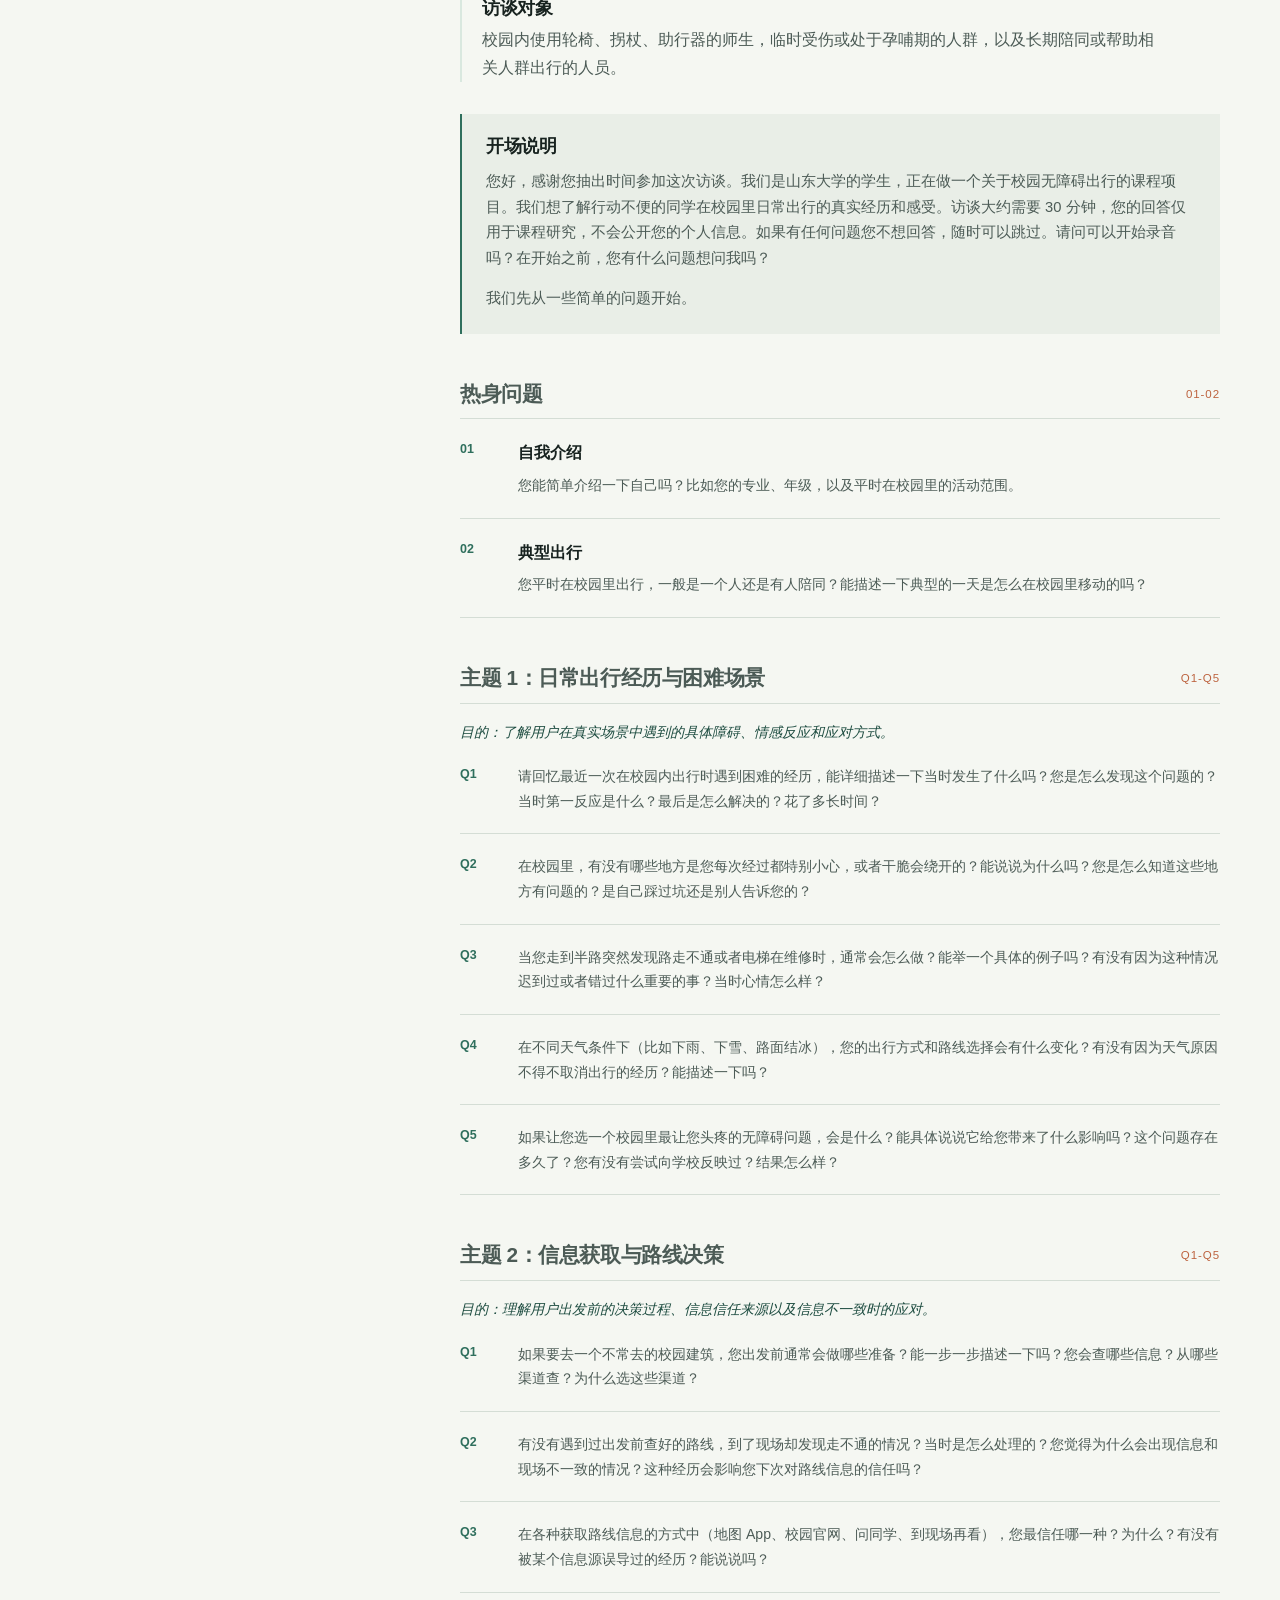
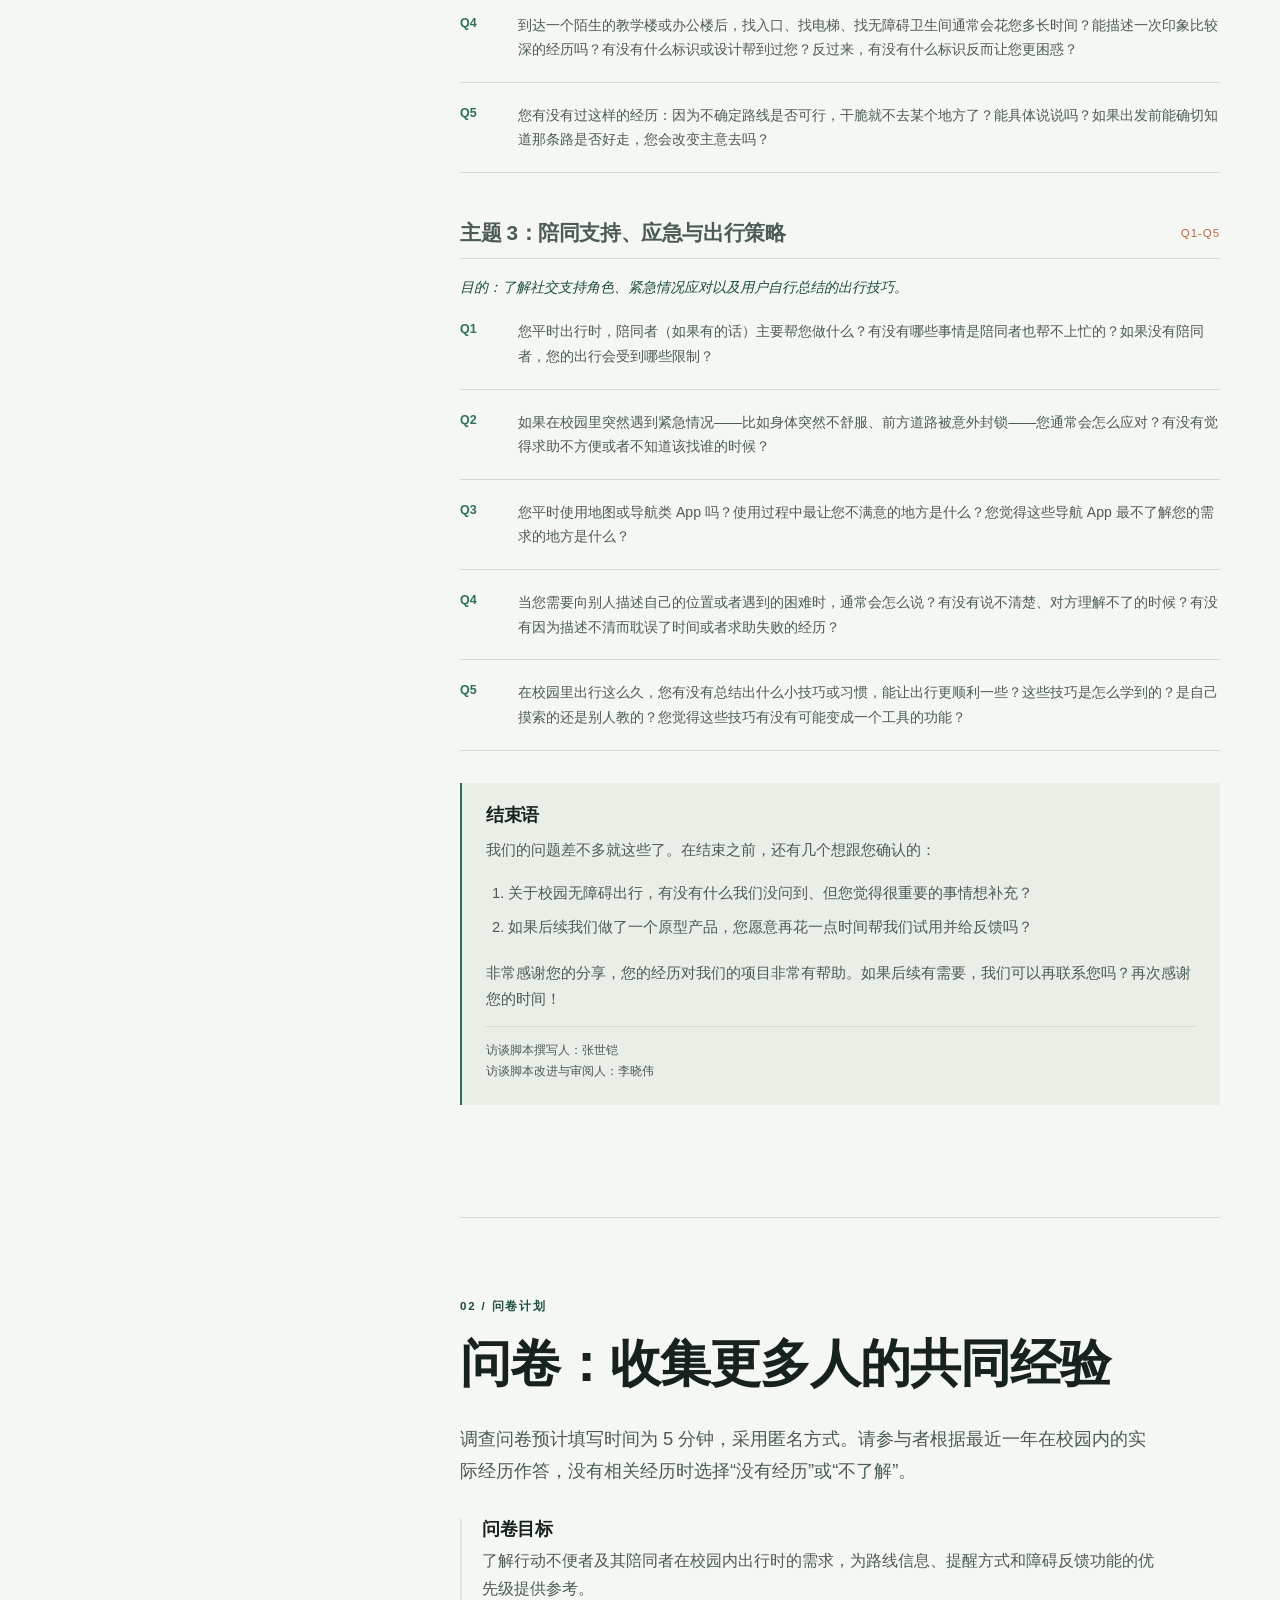
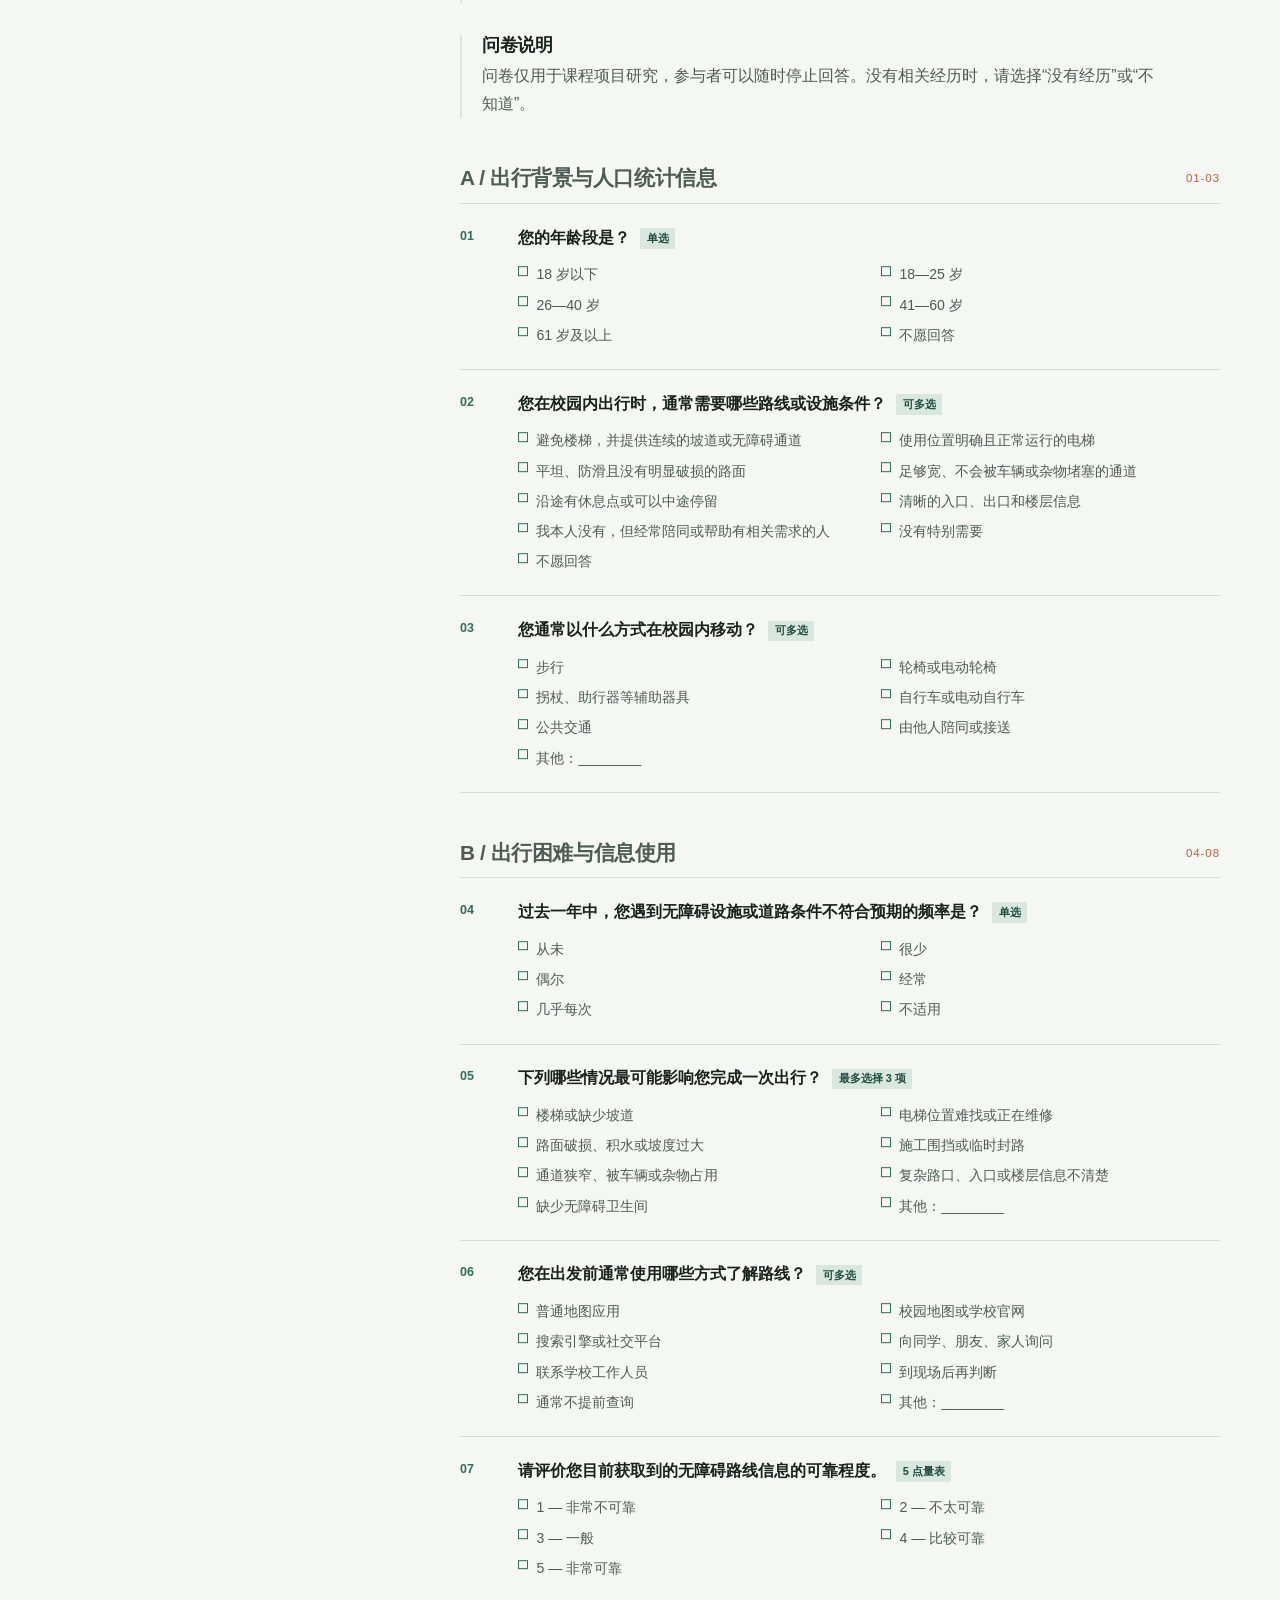
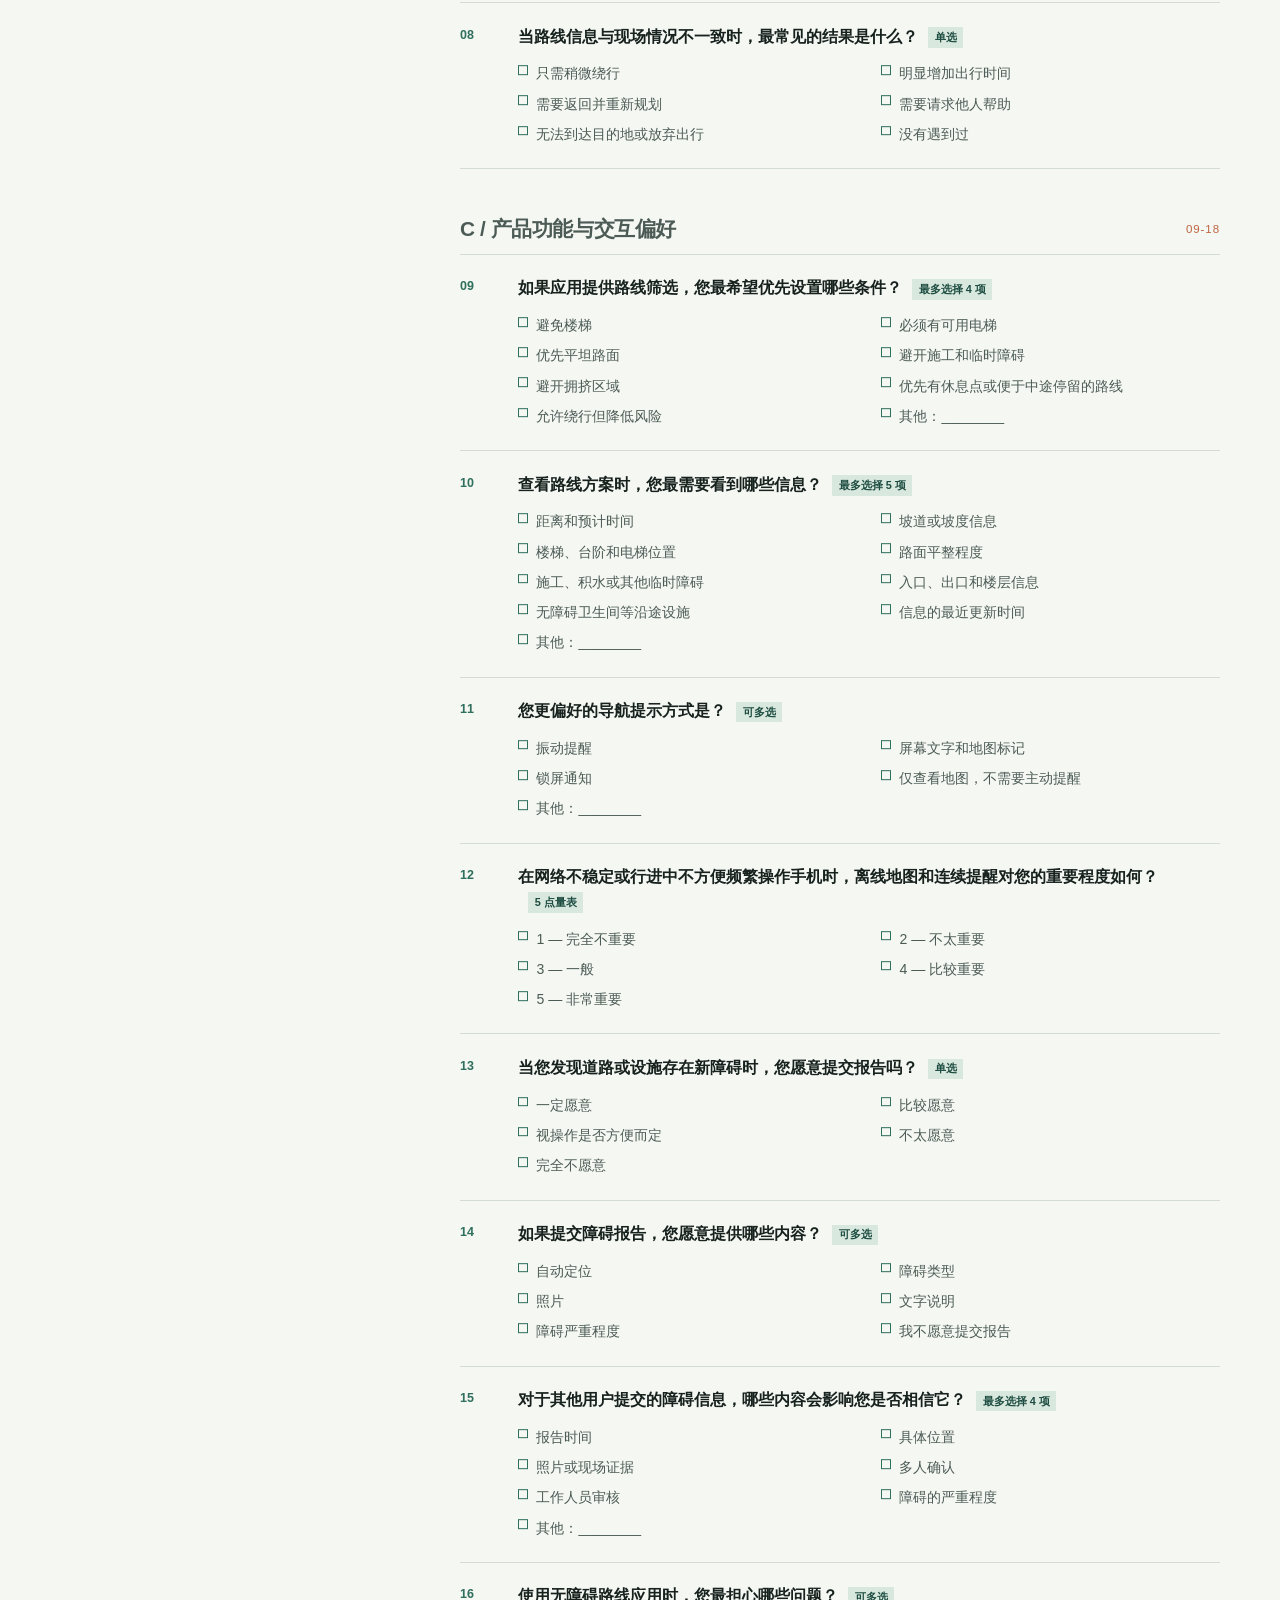
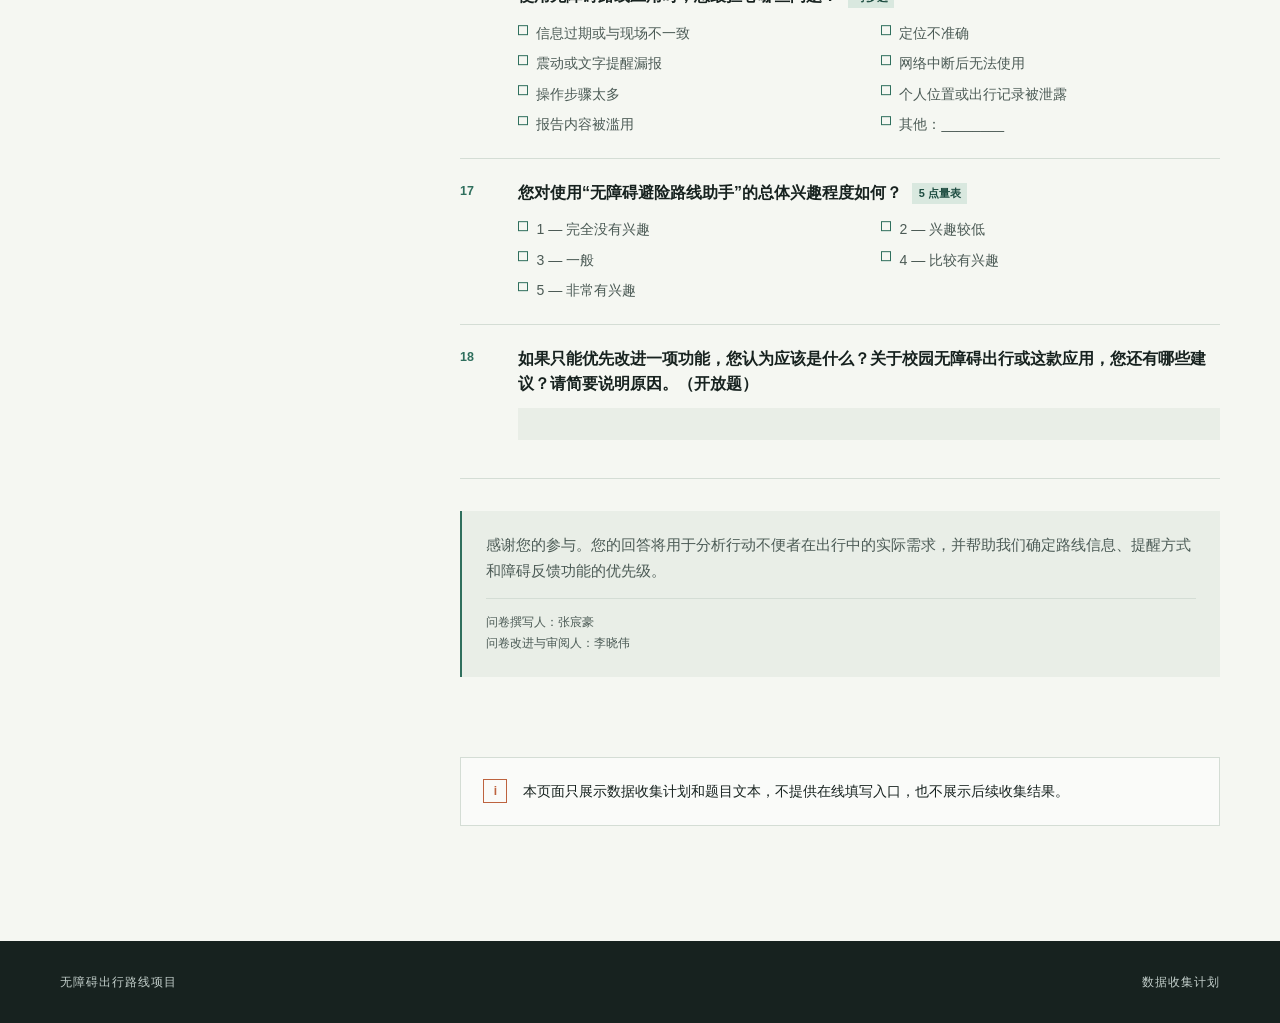
==== commit 8aa475d8: "修复样式和更新团队成员信息，添加新成员头像" ====
--- a/research-plan.html
+++ b/research-plan.html
@@ -28,11 +28,10 @@
 		<section class="page-intro section-ink">
 			<div class="container page-intro-inner">
 				<div>
-					<p class="eyebrow eyebrow-light">研究档案 / 02</p>
+					<p class="eyebrow eyebrow-light">项目总览 / 02</p>
 					<h1>数据收集计划</h1>
 					<p>在形成设计方案之前，先从真实的出行经验出发。这里展示本项目计划使用的访谈和问卷材料。</p>
 				</div>
-				<div class="page-index" aria-hidden="true">02<br><span>/ 02</span></div>
 			</div>
 		</section>
 
--- a/assets/css/styles.css
+++ b/assets/css/styles.css
@@ -87,7 +87,8 @@
 .member-card { padding: 1rem 1rem 1.5rem; border: 1px solid var(--line); background: rgba(255,255,255,.42); }
 .member-topline, .timeline-meta, .question-list-heading { display: flex; justify-content: space-between; gap: 1rem; color: var(--ink-soft); font-size: .72rem; letter-spacing: .08em; text-transform: uppercase; }
 .member-avatar-wrap { width: 100%; aspect-ratio: 1.15 / 1; margin: 1.5rem 0; background: var(--accent-soft); overflow: hidden; }
-.member-avatar-image, .member-avatar { width: 100%; height: 100%; object-fit: cover; }
+.member-avatar-image { width: 100%; height: 100%; object-fit: contain; background: #dce3e8; }
+.member-avatar { width: 100%; height: 100%; object-fit: cover; }
 .member-avatar { display: grid; place-items: center; color: var(--accent-dark); font-size: 3rem; font-weight: 800; }
 .member-avatar-a { background: #d9e8df; }.member-avatar-b { background: #e8dfd2; }.member-avatar-c { background: #dce3e8; }
 .member-card h3 { margin-bottom: .55rem; font-size: 1.2rem; }.member-card p { margin-bottom: 0; color: var(--ink-soft); font-size: .9rem; }
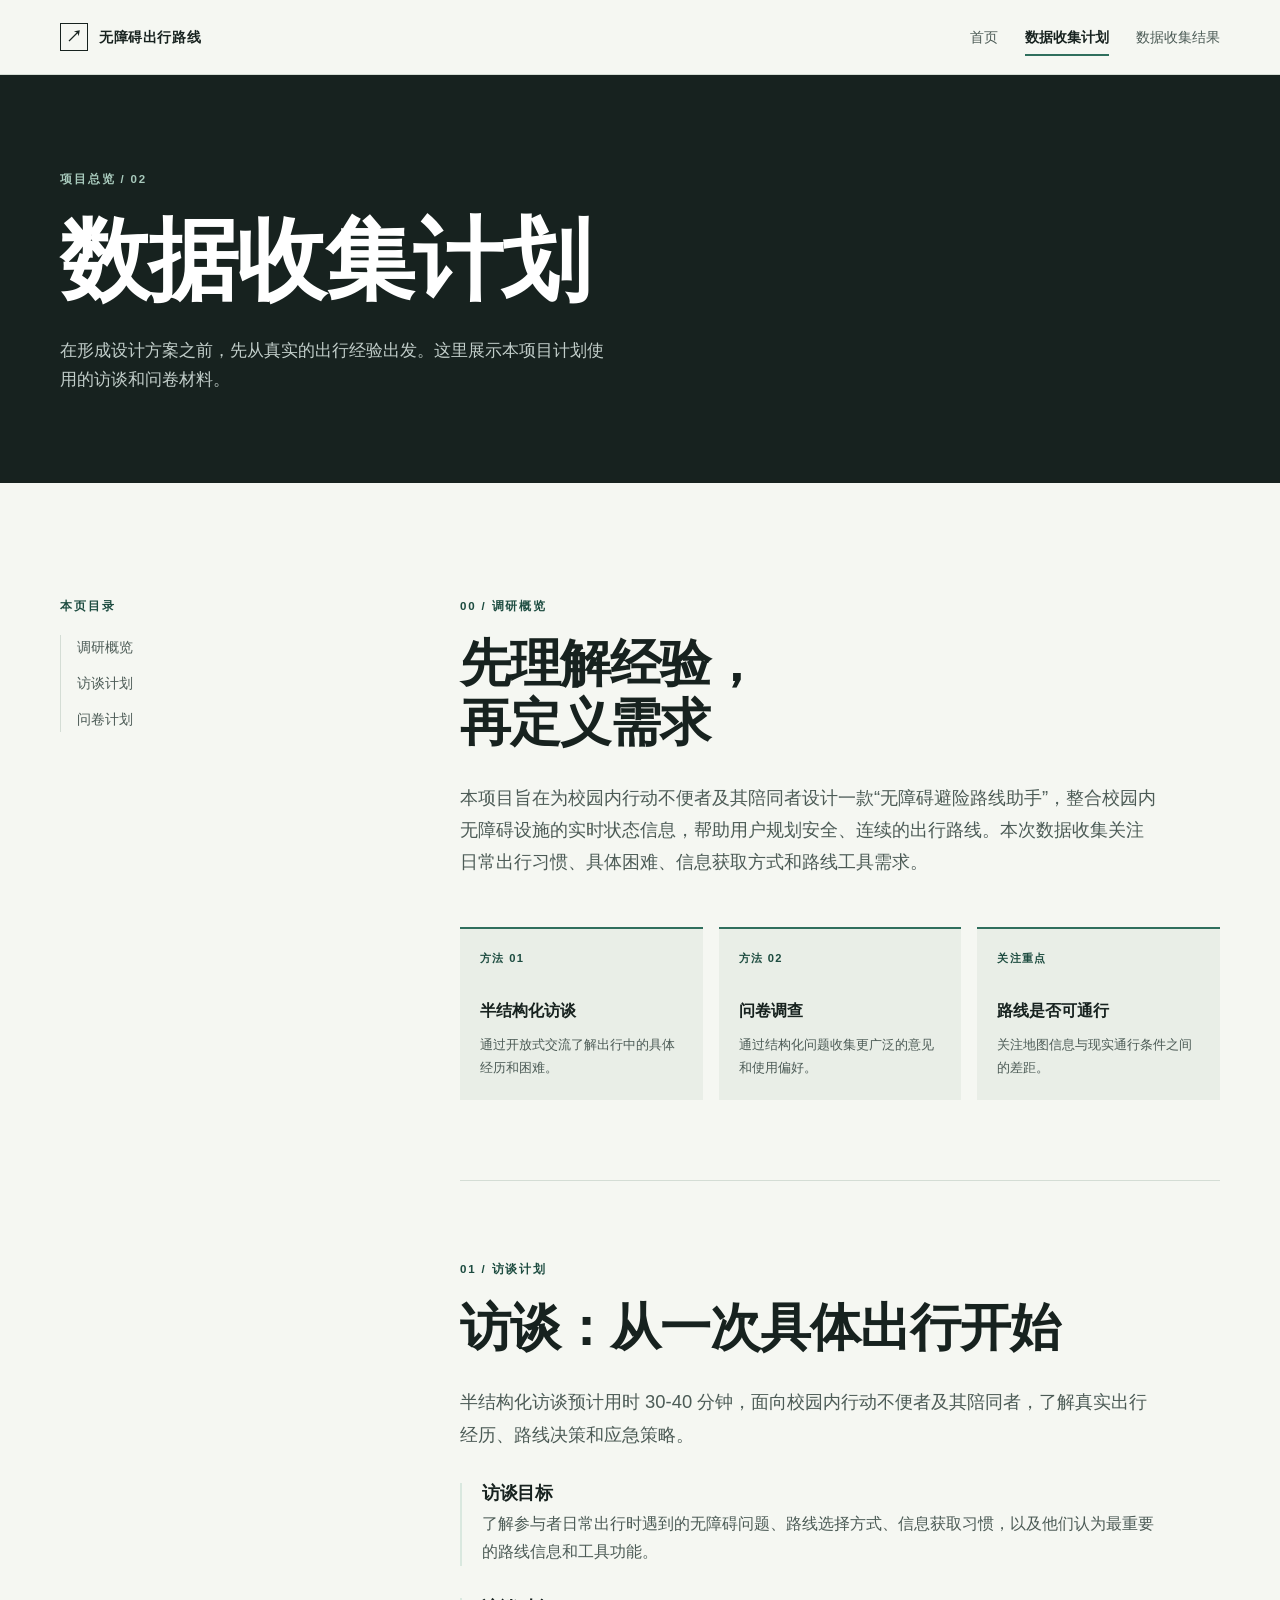
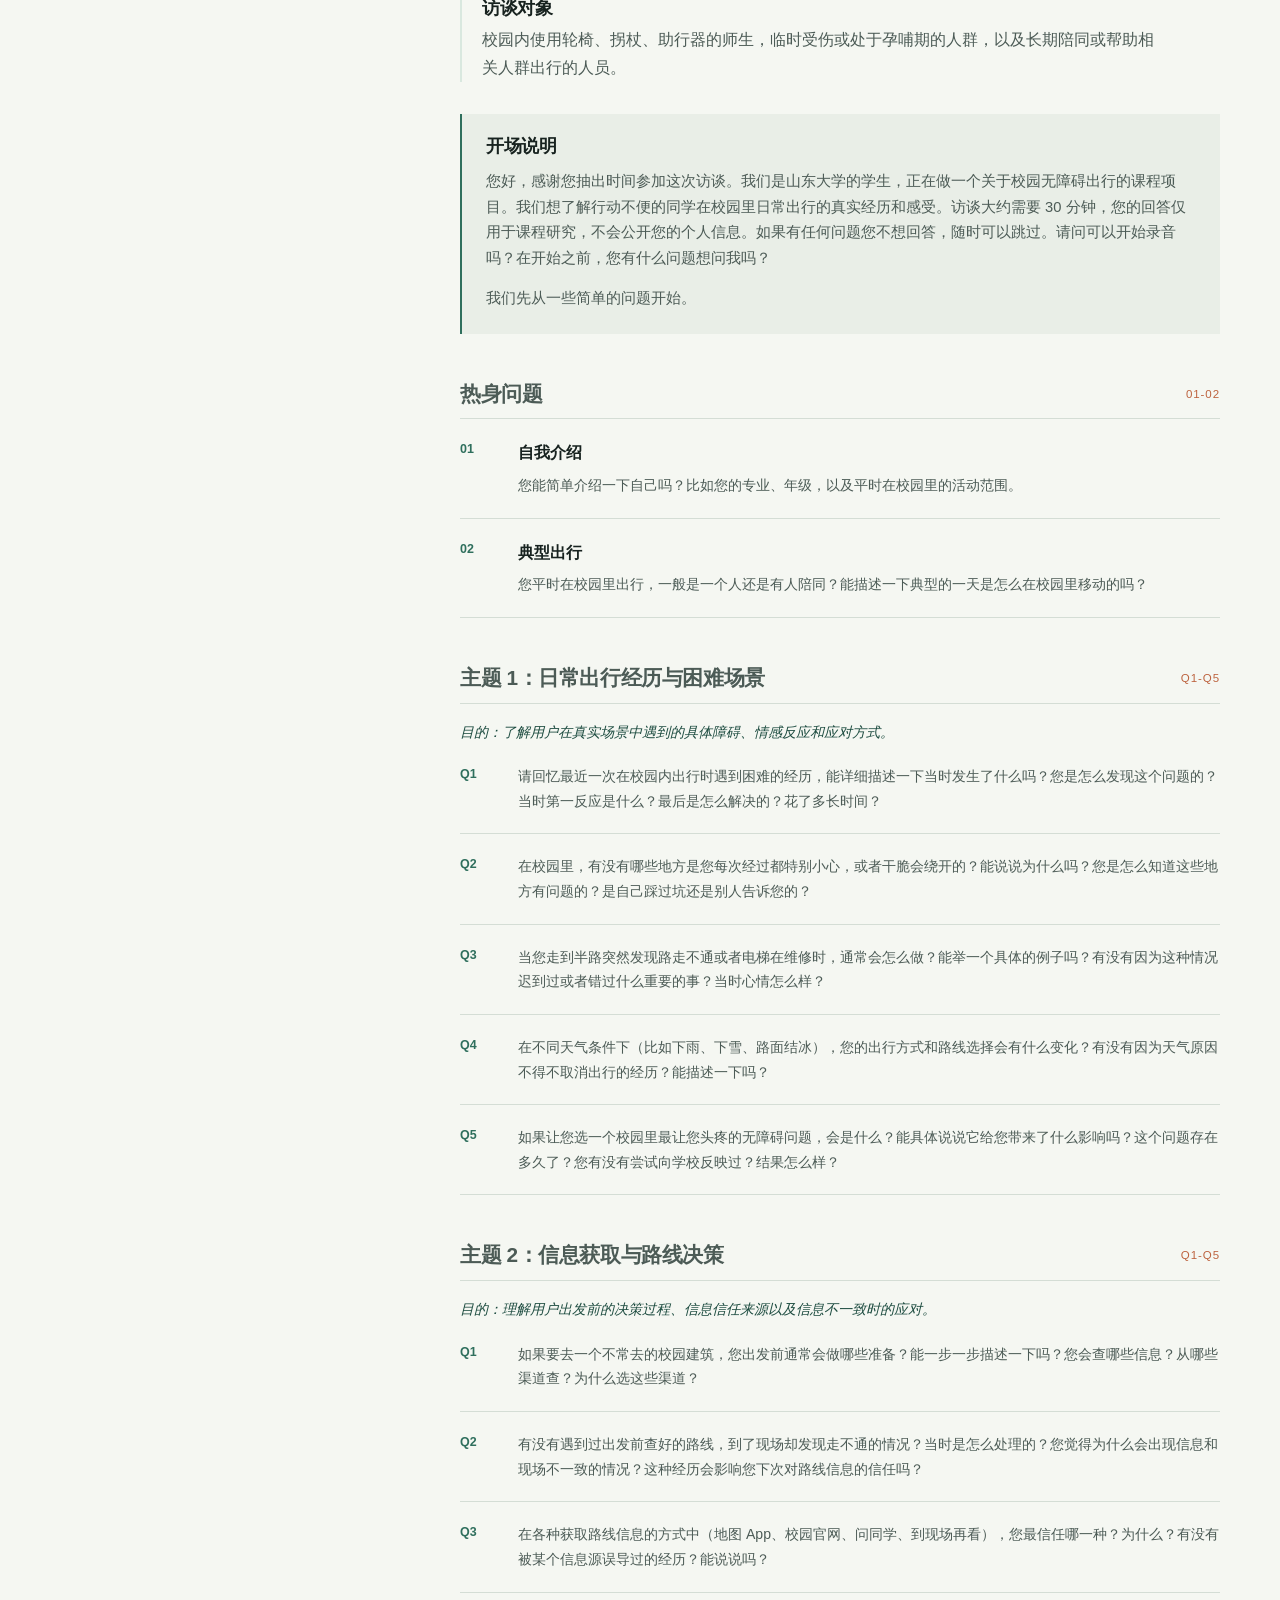
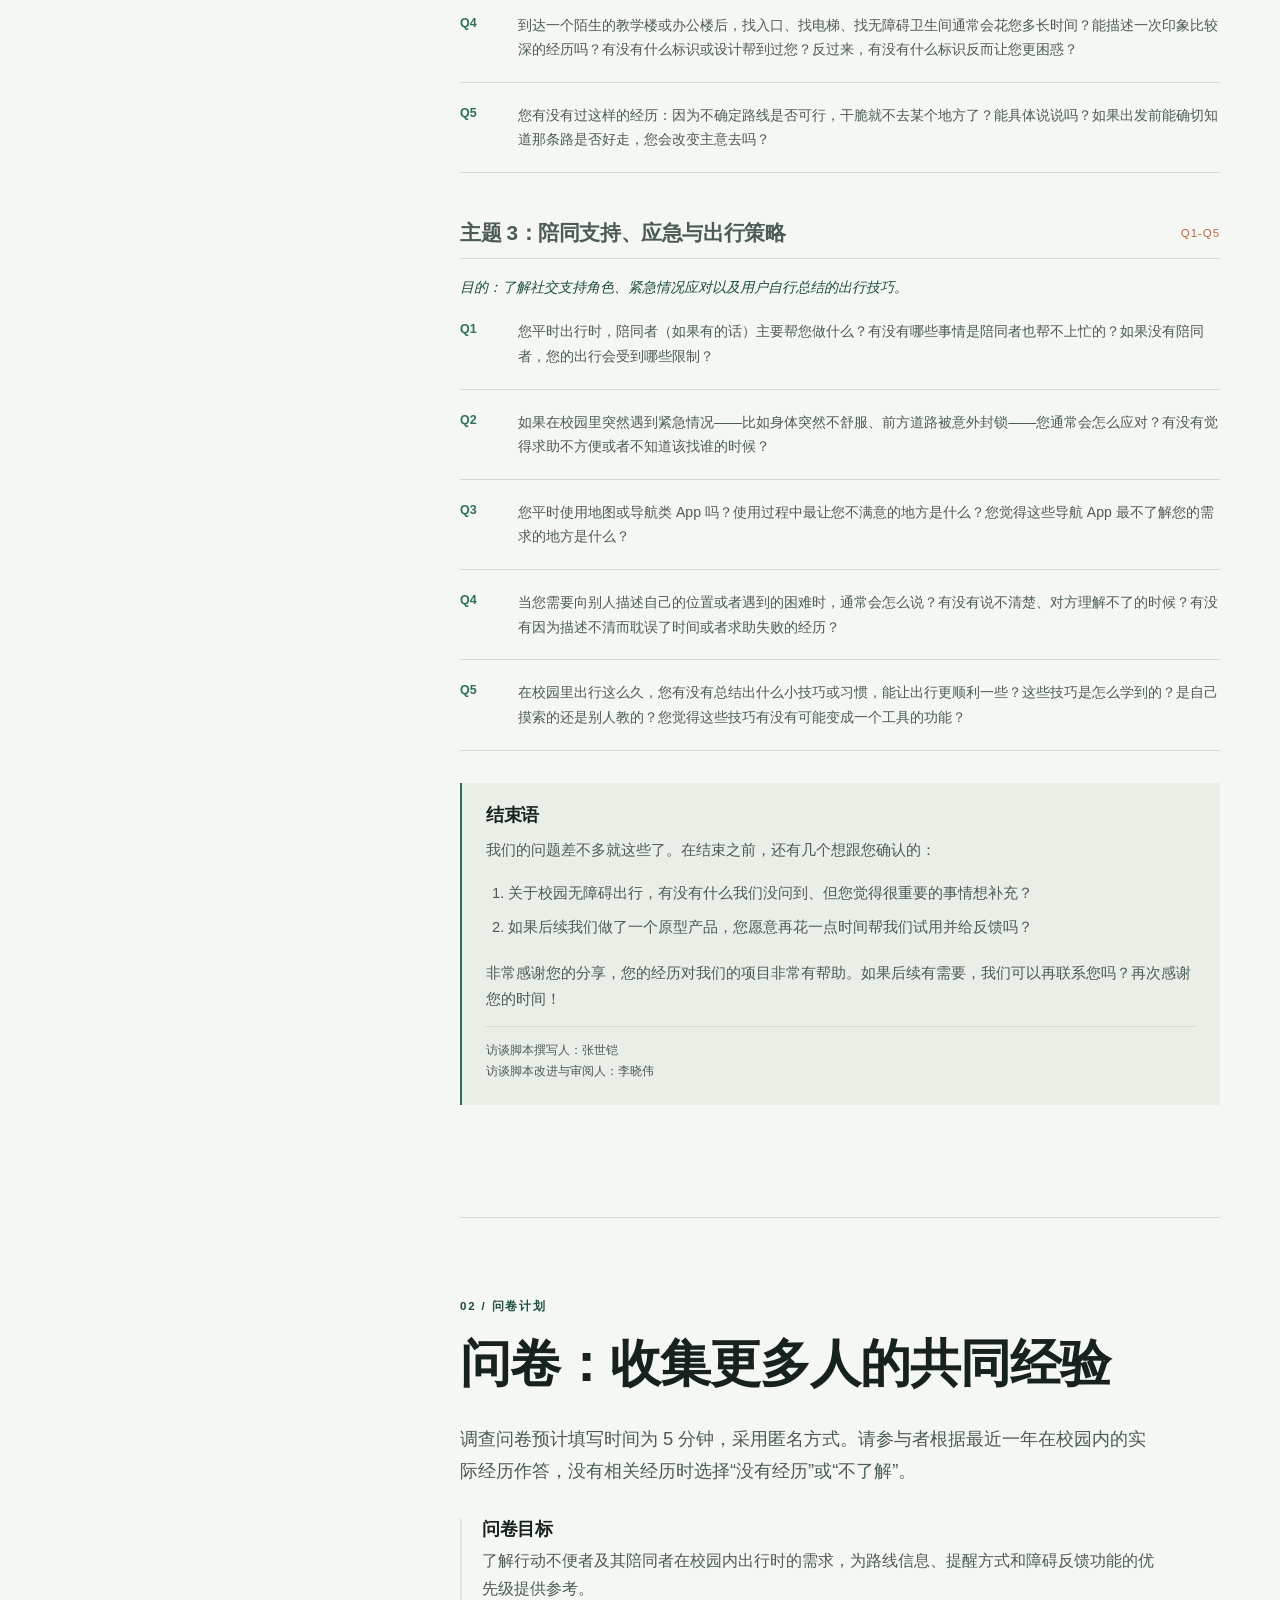
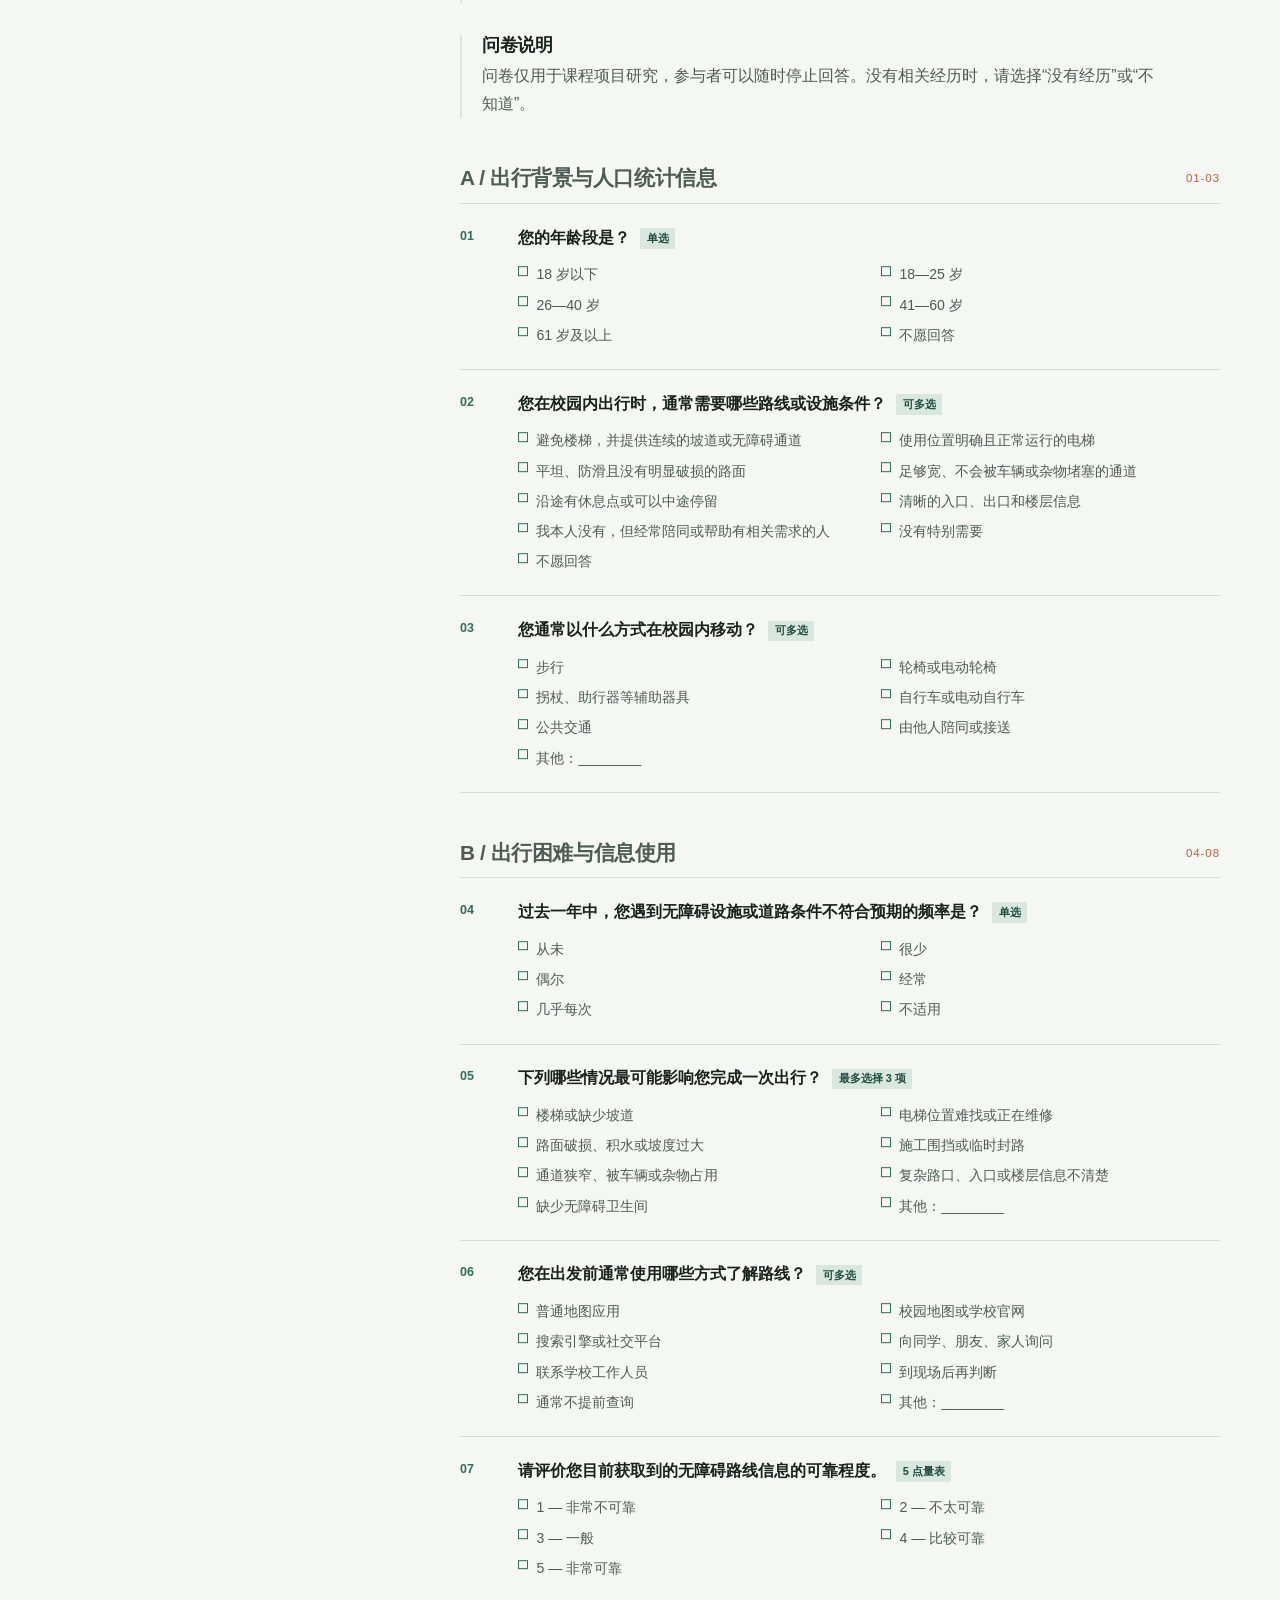
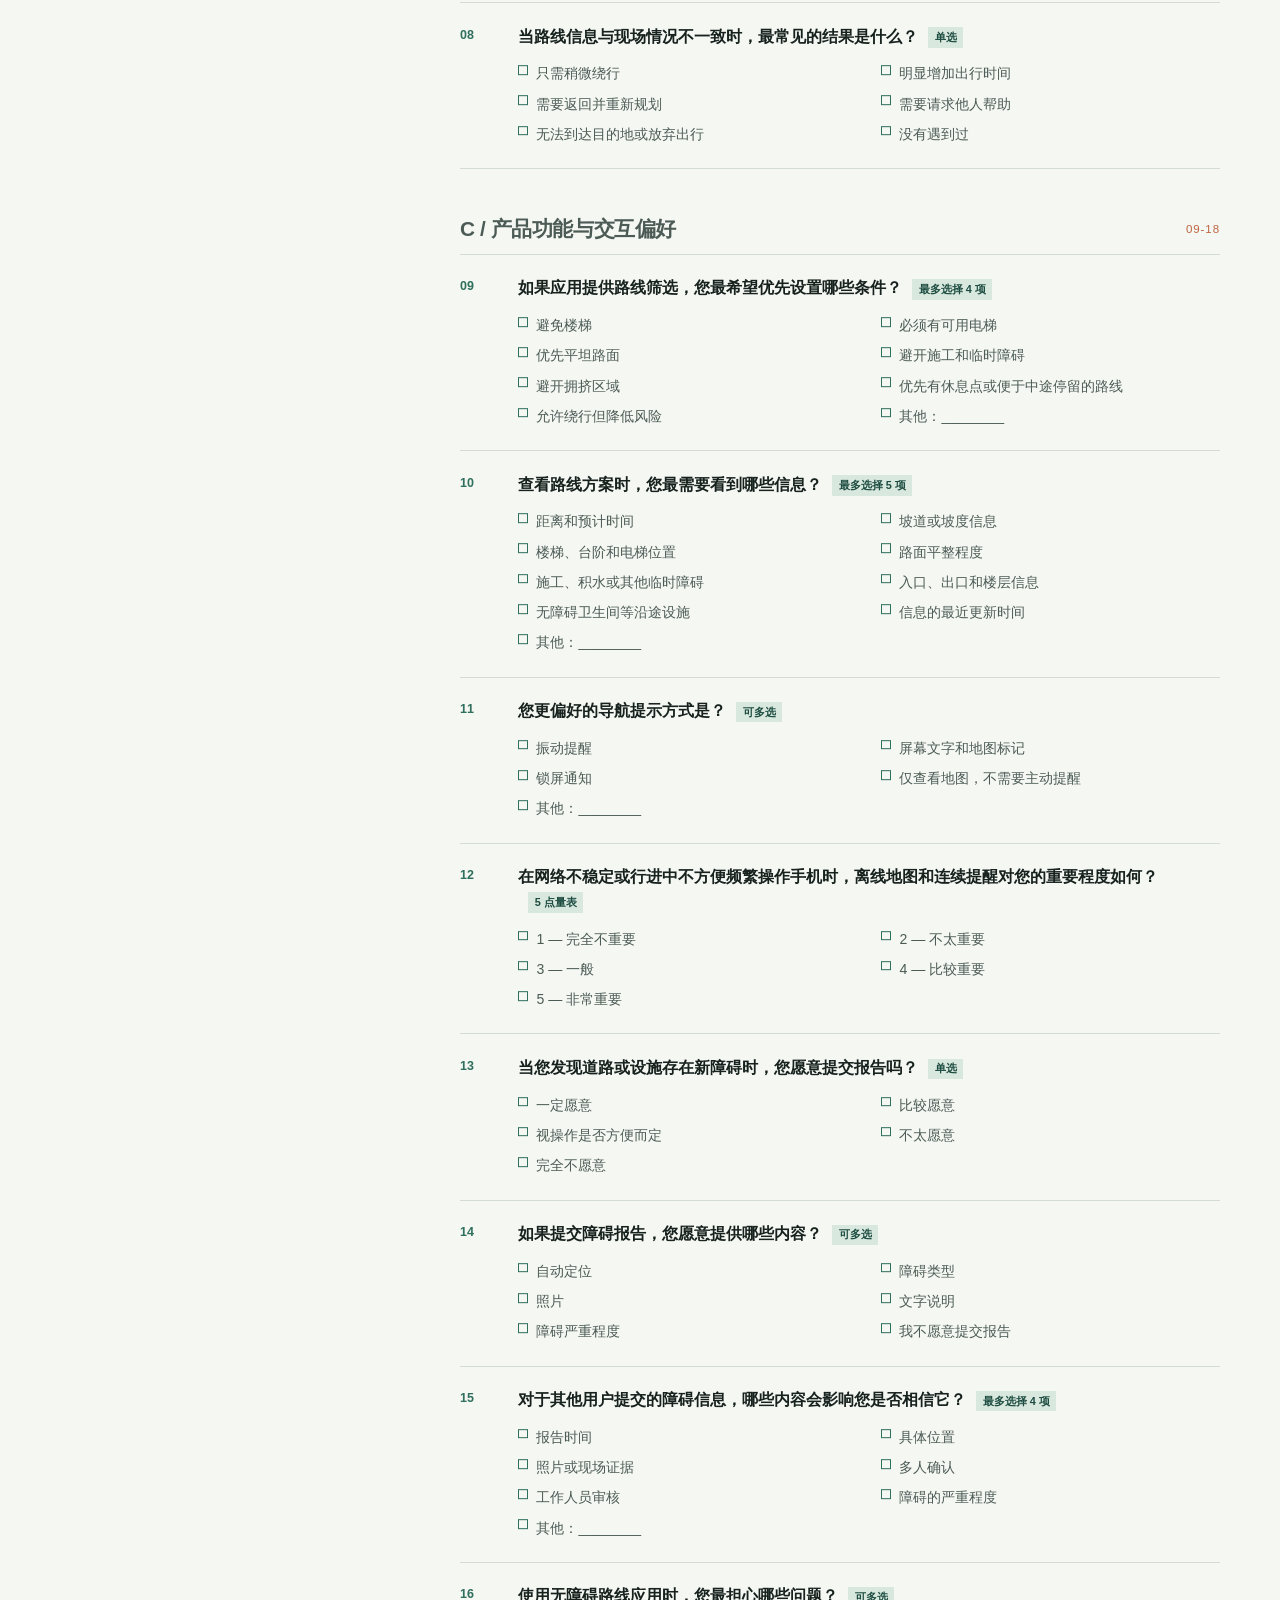
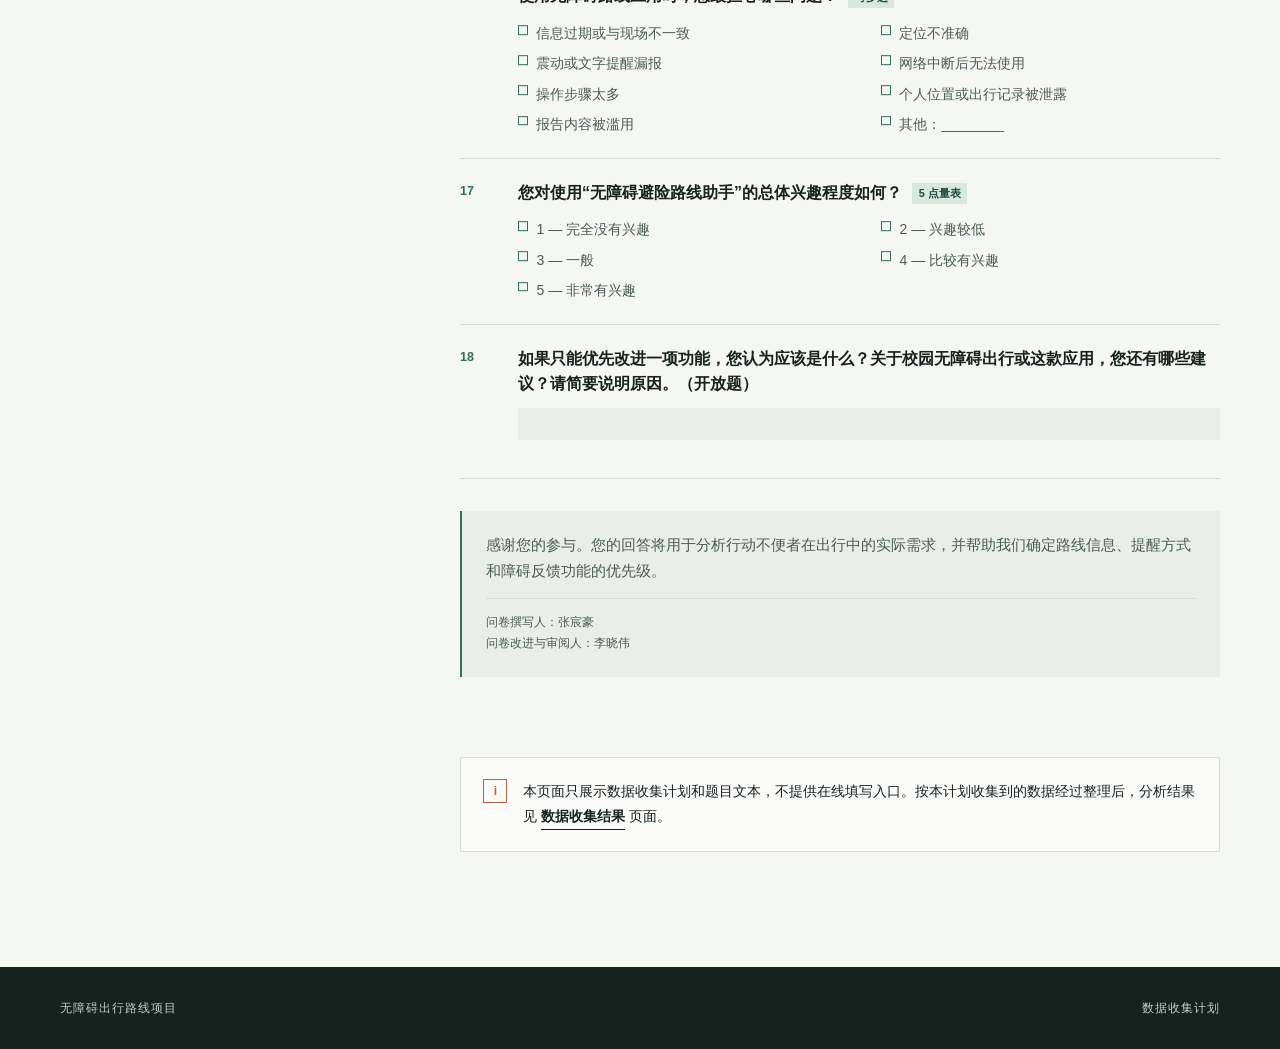
==== commit cf3245fc: "新增数据收集结果页面" ====
--- a/research-plan.html
+++ b/research-plan.html
@@ -20,6 +20,7 @@
 			<nav class="site-nav" aria-label="主要导航">
 				<a class="nav-link" href="index.html">首页</a>
 				<a class="nav-link is-active" href="research-plan.html" aria-current="page">数据收集计划</a>
+				<a class="nav-link" href="data-results.html">数据收集结果</a>
 			</nav>
 		</div>
 	</header>
@@ -475,7 +476,7 @@
 					</section>
 
 					<div class="research-footer-note"><span class="callout-mark" aria-hidden="true">i</span>
-						<p>本页面只展示数据收集计划和题目文本，不提供在线填写入口，也不展示后续收集结果。</p>
+						<p>本页面只展示数据收集计划和题目文本，不提供在线填写入口。按本计划收集到的数据经过整理后，分析结果见 <a class="text-link" href="data-results.html">数据收集结果</a> 页面。</p>
 					</div>
 				</div>
 			</div>
--- a/assets/css/styles.css
+++ b/assets/css/styles.css
@@ -110,3 +110,34 @@
 @media (max-width: 680px) {
   .container { width: min(calc(100% - 2rem), var(--max-width)); }.header-inner { min-height: 66px; align-items: flex-start; flex-direction: column; justify-content: center; gap: .1rem; }.site-nav { gap: 1rem; }.nav-link { font-size: .78rem; }.hero-grid, .split-layout { grid-template-columns: 1fr; gap: 2.5rem; padding-top: 4rem; padding-bottom: 4rem; }.hero-section { min-height: auto; }.hero-note { min-height: 170px; }.hero-note p { margin: 1.5rem 0; font-size: 1.35rem; }.proposal-grid, .team-grid, .research-facts { grid-template-columns: 1fr; }.proposal-item, .proposal-item:not(:first-child) { min-height: auto; padding: 1.5rem 0; border-right: 0; border-bottom: 1px solid #40534d; }.proposal-item:last-child { border-bottom: 0; }.proposal-item h3 { margin-top: 1.7rem; }.section-heading-inline, .cta-panel, .page-intro-inner { align-items: flex-start; flex-direction: column; }.section-heading-inline .text-link { margin-top: .5rem; }.section-aside { max-width: 100%; }.timeline { grid-template-columns: 1fr; gap: 1.5rem; }.timeline-item { display: grid; grid-template-columns: 52px 1fr; gap: 1rem; padding-right: 0; }.timeline-marker { margin-bottom: 0; }.timeline-content h3 { margin-top: .5rem; }.timeline-content p { max-width: none; }.page-intro { padding: 4rem 0; }.page-index { align-self: flex-end; font-size: 3rem; }.research-section { padding-bottom: 3.5rem; }.bordered-section { padding-top: 3.5rem; }.option-list { grid-template-columns: 1fr; }.footer-inner { align-items: flex-start; flex-direction: column; justify-content: center; gap: .1rem; }.button { width: fit-content; }.hero-actions { align-items: flex-start; flex-direction: column; gap: 1rem; }
 }
+
+/* 数据收集结果页面 */
+.result-subsection { margin-top: 3rem; }
+.result-subsection > h3 { display: flex; align-items: baseline; gap: .55rem; margin: 0 0 .9rem; font-size: 1.3rem; }
+.result-subsection > p { max-width: 700px; color: var(--ink-soft); }
+.result-subsection > p strong { color: var(--ink); }
+.subsection-index { color: var(--accent); font-size: .82rem; font-weight: 800; }
+.result-figure { margin: 2.2rem 0 2.6rem; }
+.result-figure img { width: auto; max-width: 100%; height: auto; border: 1px solid var(--line); background: var(--white); }
+.result-figure-long img { width: 100%; }
+.result-figure-link { display: block; text-decoration: none; }
+.result-figure-link:hover img, .result-figure-link:focus-visible img { border-color: var(--accent); }
+.result-figure figcaption { margin-top: .8rem; color: var(--ink-soft); font-size: .82rem; line-height: 1.65; }
+.result-figure figcaption span { color: var(--accent-dark); font-weight: 700; }
+.figure-note { margin: 1rem 0 0; padding: .9rem 1.1rem; border-left: 2px solid var(--accent-soft); background: var(--paper-warm); color: var(--ink-soft); font-size: .86rem; }
+.theme-list { display: grid; gap: .75rem; margin: 2rem 0 0; padding: 0; list-style: none; }
+.theme-list li { padding: 1rem 1.2rem; border-left: 2px solid var(--accent); background: var(--paper-warm); }
+.theme-list strong { display: block; margin-bottom: .3rem; font-size: 1rem; }
+.theme-list p { margin: 0; color: var(--ink-soft); font-size: .9rem; }
+.theme-list .theme-count { margin-left: .5rem; color: var(--signal); font-size: .76rem; font-weight: 700; }
+.theme-list .is-standalone { border-left-color: var(--signal); }
+.cta-actions { display: flex; flex-wrap: wrap; align-items: center; gap: 1rem; }
+.timeline-link { margin-top: .7rem; font-size: .76rem; }
+body:has(#results-overview:target) .research-nav a[href="#results-overview"],
+body:has(#survey-analysis:target) .research-nav a[href="#survey-analysis"],
+body:has(#affinity-analysis:target) .research-nav a[href="#affinity-analysis"] { color: var(--accent-dark); font-weight: 700; }
+
+@media (max-width: 680px) {
+  .cta-actions { width: 100%; flex-direction: column; align-items: flex-start; }
+  .result-figure { margin: 1.8rem 0 2.2rem; }
+}
